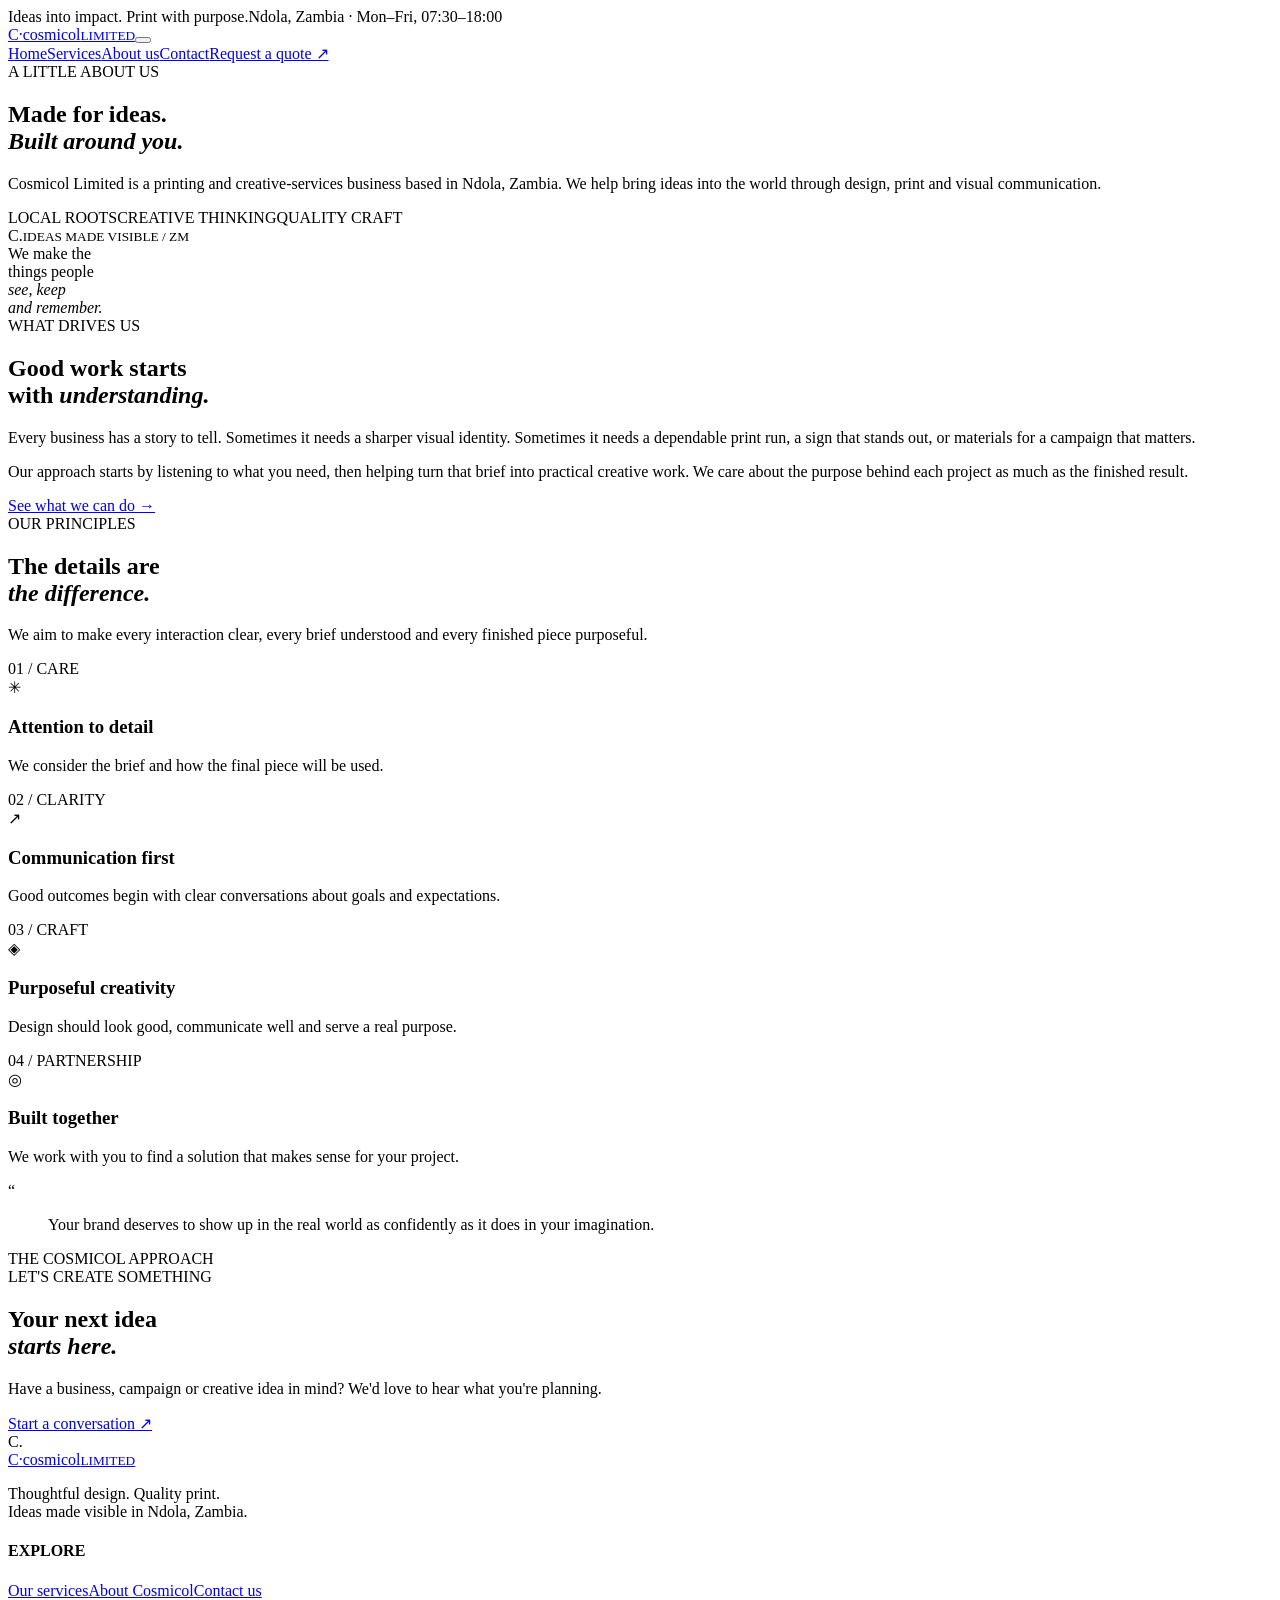
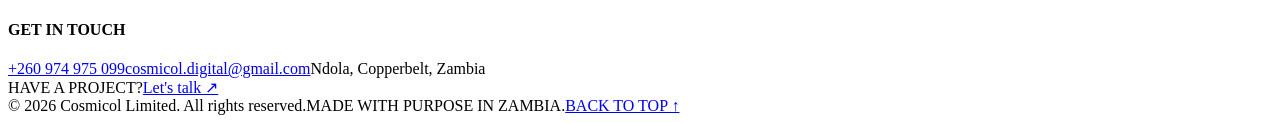
==== about.html @ b988ee16 "Add Cosmicol about page" ====
<!doctype html>
<html lang="en"><head><meta charset="utf-8"><meta name="viewport" content="width=device-width,initial-scale=1"><meta name="description" content="Learn about Cosmicol Limited, a printing and creative-services business based in Ndola, Zambia."><title>About | Cosmicol Limited</title><link rel="preconnect" href="https://fonts.googleapis.com"><link href="https://fonts.googleapis.com/css2?family=DM+Sans:wght@400;500;600;700&family=Manrope:wght@400;500;600;700;800&display=swap" rel="stylesheet"><link rel="stylesheet" href="assets/css/style.css"><script src="assets/js/main.js" defer></script></head>
<body><div class="topline"><div class="container topline-inner"><span>Ideas into impact. Print with purpose.</span><span>Ndola, Zambia · Mon–Fri, 07:30–18:00</span></div></div><header class="site-header"><div class="container nav-wrap"><a class="brand" href="index.html"><span class="brand-mark">C<span>·</span></span><span class="brand-name">cosmicol<small>LIMITED</small></span></a><button class="menu-toggle" aria-label="Open navigation" aria-expanded="false"><span></span><span></span></button><nav class="main-nav"><a href="index.html">Home</a><a href="services.html">Services</a><a class="active" href="about.html">About us</a><a href="contact.html">Contact</a><a class="nav-cta" href="contact.html#quote">Request a quote ↗</a></nav></div></header>
<main><section class="page-hero about-hero"><div class="container"><div class="eyebrow"><span class="eyebrow-line"></span> A LITTLE ABOUT US</div><h1>Made for ideas.<br><em>Built around you.</em></h1><p>Cosmicol Limited is a printing and creative-services business based in Ndola, Zambia. We help bring ideas into the world through design, print and visual communication.</p><div class="page-hero-note"><span>LOCAL ROOTS</span><span>CREATIVE THINKING</span><span>QUALITY CRAFT</span></div></div><div class="about-hero-art"><span>C.</span><small>IDEAS MADE VISIBLE / ZM</small></div></section>
<section class="section about-intro"><div class="container about-intro-grid"><div class="about-bigline">We make the<br>things people<br><em>see, keep<br>and remember.</em></div><div class="about-intro-copy"><div class="eyebrow"><span class="eyebrow-line"></span> WHAT DRIVES US</div><h2>Good work starts<br>with <em>understanding.</em></h2><p>Every business has a story to tell. Sometimes it needs a sharper visual identity. Sometimes it needs a dependable print run, a sign that stands out, or materials for a campaign that matters.</p><p>Our approach starts by listening to what you need, then helping turn that brief into practical creative work. We care about the purpose behind each project as much as the finished result.</p><a class="text-link" href="services.html">See what we can do →</a></div></div></section>
<section class="values-section"><div class="container"><div class="section-heading"><div><div class="eyebrow"><span class="eyebrow-line"></span> OUR PRINCIPLES</div><h2>The details are<br><em>the difference.</em></h2></div><p>We aim to make every interaction clear, every brief understood and every finished piece purposeful.</p></div><div class="values-grid"><article><span>01 / CARE</span><div class="value-icon">✳</div><h3>Attention to detail</h3><p>We consider the brief and how the final piece will be used.</p></article><article><span>02 / CLARITY</span><div class="value-icon">↗</div><h3>Communication first</h3><p>Good outcomes begin with clear conversations about goals and expectations.</p></article><article><span>03 / CRAFT</span><div class="value-icon">◈</div><h3>Purposeful creativity</h3><p>Design should look good, communicate well and serve a real purpose.</p></article><article><span>04 / PARTNERSHIP</span><div class="value-icon">◎</div><h3>Built together</h3><p>We work with you to find a solution that makes sense for your project.</p></article></div></div></section>
<section class="about-quote"><div class="container quote-inner"><span class="quote-mark">“</span><blockquote>Your brand deserves to show up in the real world as confidently as it does in your imagination.</blockquote><span class="quote-attribution">THE COSMICOL APPROACH</span></div></section><section class="cta-section"><div class="container cta-inner"><div><div class="eyebrow eyebrow-light"><span class="eyebrow-line"></span> LET'S CREATE SOMETHING</div><h2>Your next idea<br><em>starts here.</em></h2></div><div class="cta-right"><p>Have a business, campaign or creative idea in mind? We'd love to hear what you're planning.</p><a class="button button-light" href="contact.html#quote">Start a conversation ↗</a></div><div class="cta-decoration">C.</div></div></section></main>
<footer class="site-footer"><div class="container footer-main"><div class="footer-brand"><a class="brand brand-light" href="index.html"><span class="brand-mark">C<span>·</span></span><span class="brand-name">cosmicol<small>LIMITED</small></span></a><p>Thoughtful design. Quality print.<br>Ideas made visible in Ndola, Zambia.</p></div><div class="footer-column"><h4>EXPLORE</h4><a href="services.html">Our services</a><a href="about.html">About Cosmicol</a><a href="contact.html">Contact us</a></div><div class="footer-column"><h4>GET IN TOUCH</h4><a href="tel:+260974975099">+260 974 975 099</a><a href="mailto:cosmicol.digital@gmail.com">cosmicol.digital@gmail.com</a><span>Ndola, Copperbelt, Zambia</span></div><div class="footer-contact"><span>HAVE A PROJECT?</span><a href="contact.html#quote">Let's talk ↗</a></div></div><div class="container footer-bottom"><span>© <span data-year>2026</span> Cosmicol Limited. All rights reserved.</span><span>MADE WITH PURPOSE IN ZAMBIA.</span><a href="#top">BACK TO TOP ↑</a></div></footer></body></html>
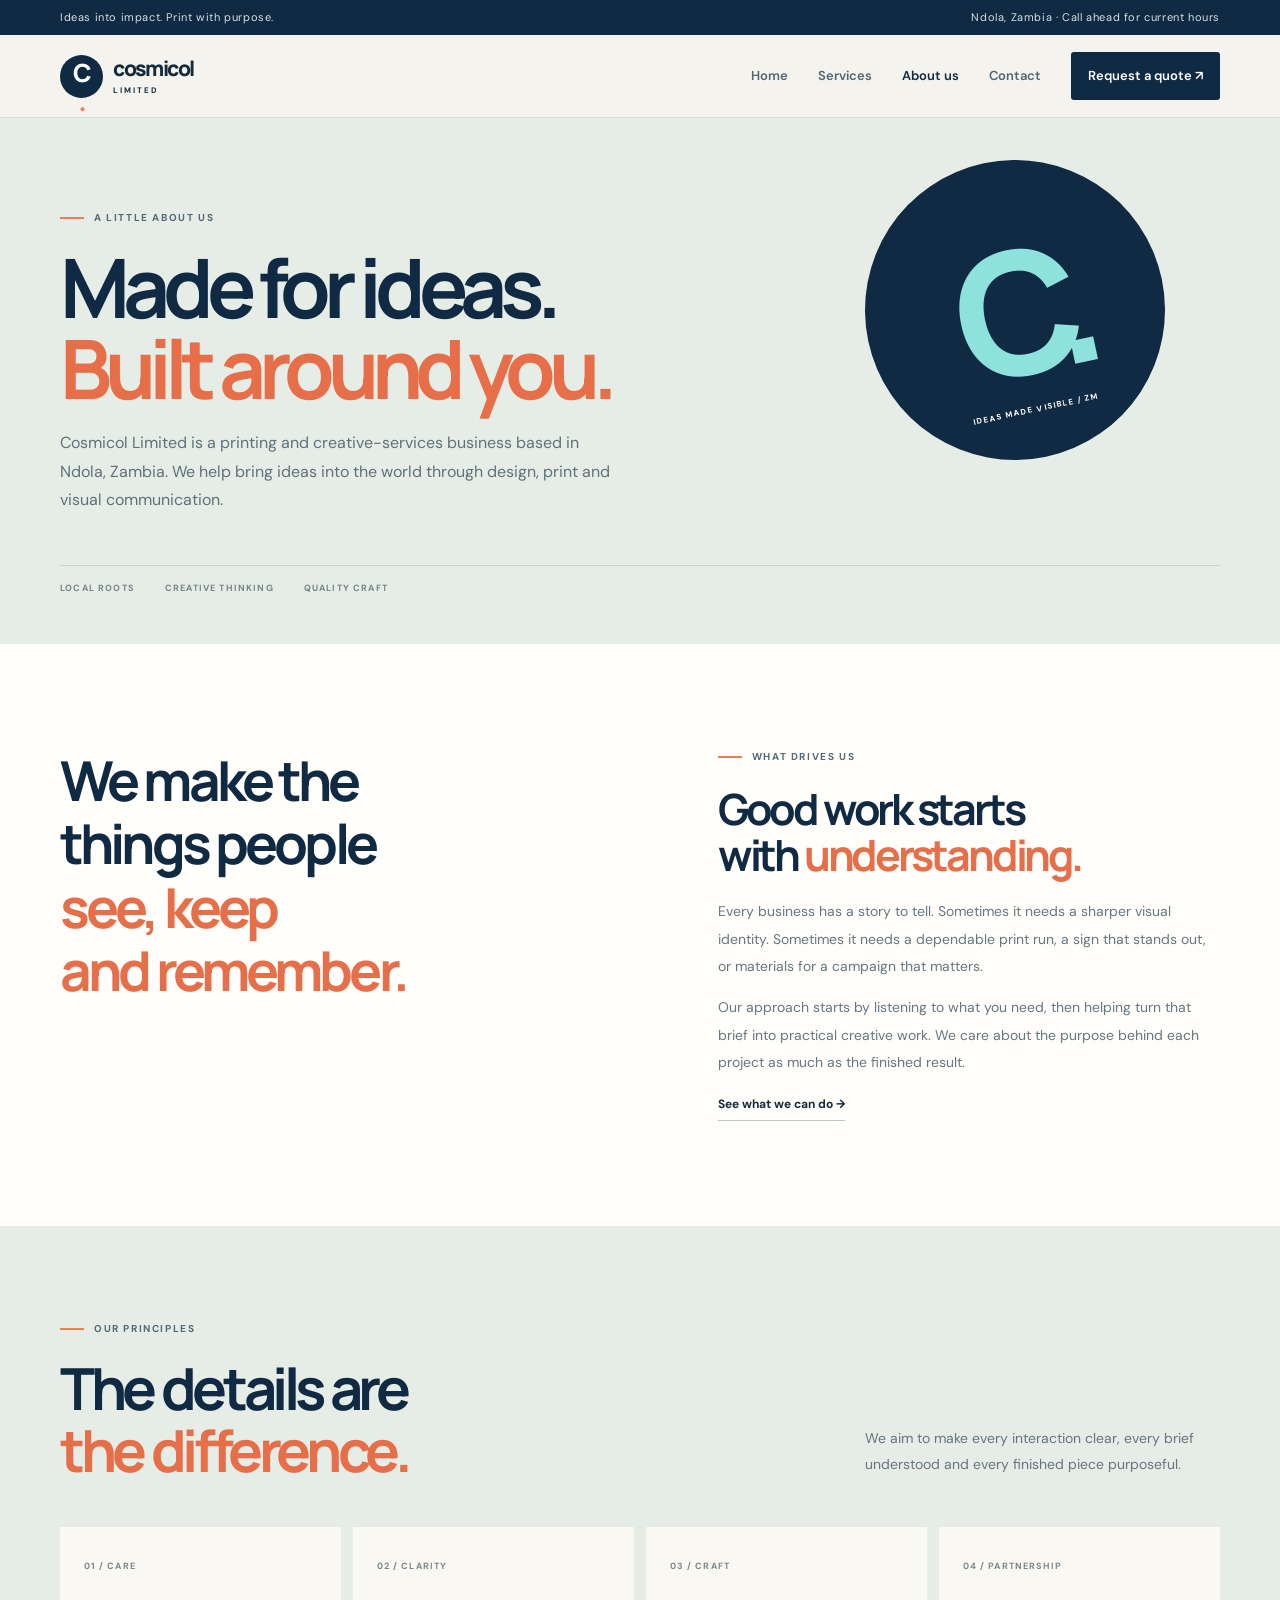
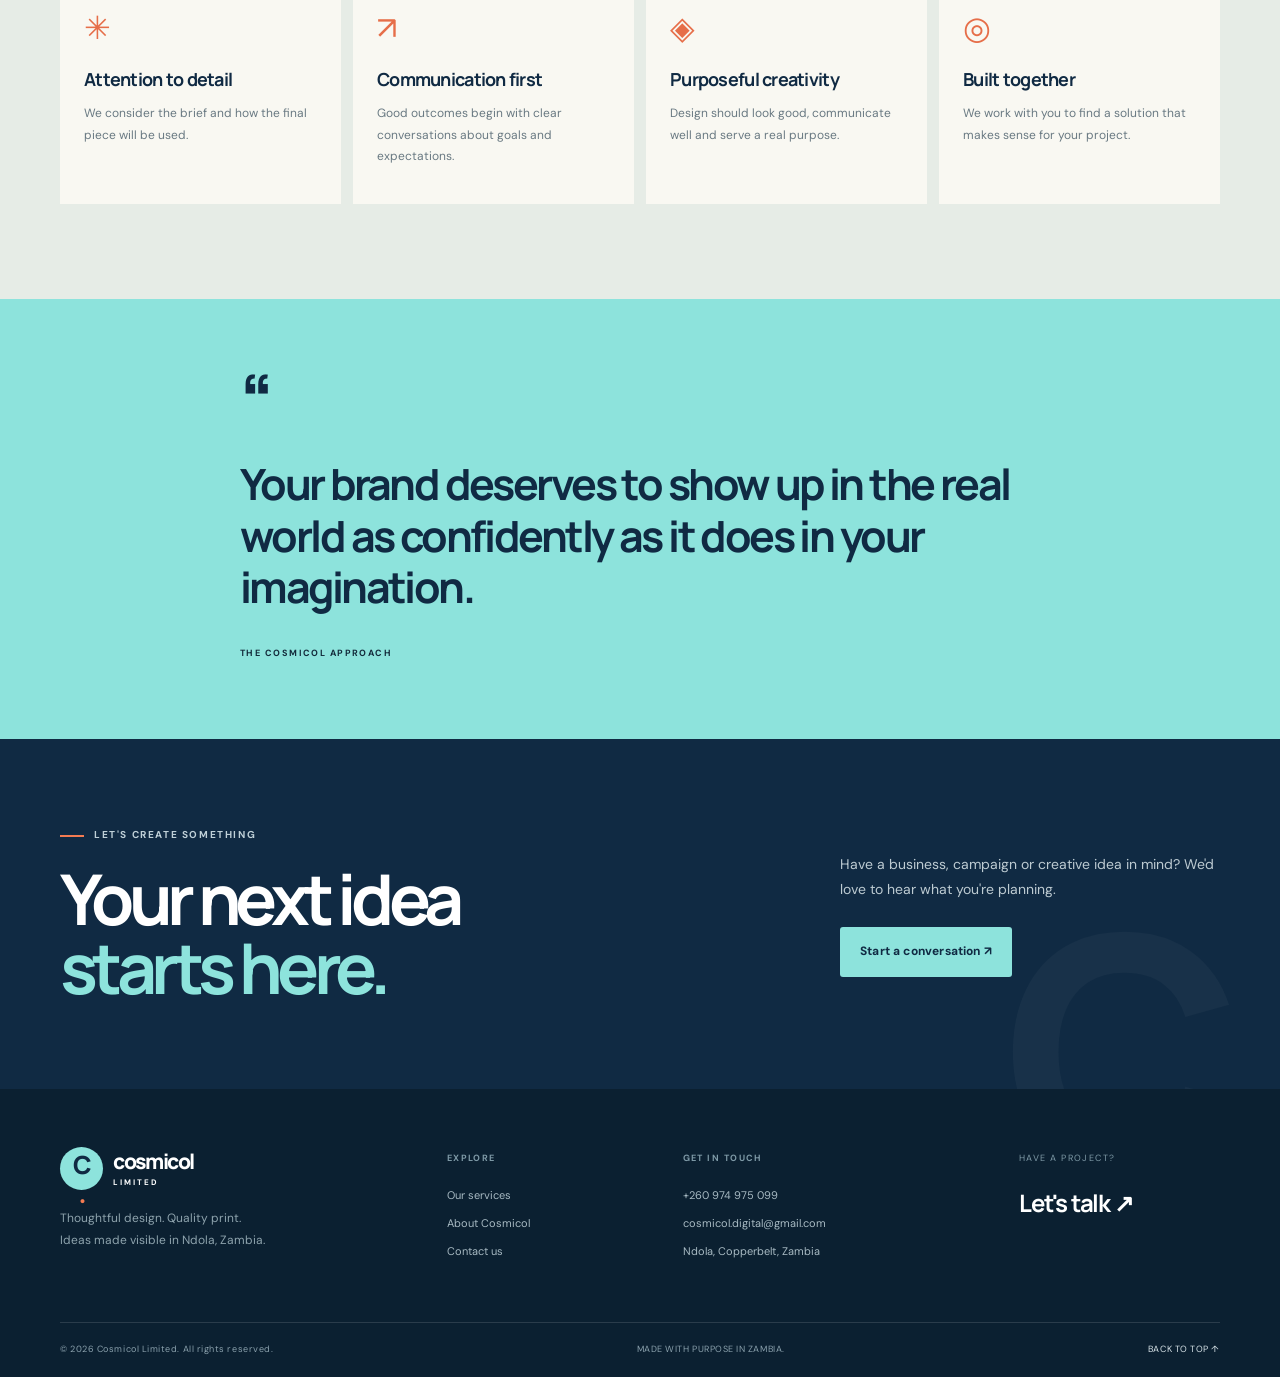
==== commit 3ace3d78: "Avoid publishing unconfirmed opening hours" ====
--- a/about.html
+++ b/about.html
@@ -1,6 +1,6 @@
 <!doctype html>
 <html lang="en"><head><meta charset="utf-8"><meta name="viewport" content="width=device-width,initial-scale=1"><meta name="description" content="Learn about Cosmicol Limited, a printing and creative-services business based in Ndola, Zambia."><title>About | Cosmicol Limited</title><link rel="preconnect" href="https://fonts.googleapis.com"><link href="https://fonts.googleapis.com/css2?family=DM+Sans:wght@400;500;600;700&family=Manrope:wght@400;500;600;700;800&display=swap" rel="stylesheet"><link rel="stylesheet" href="assets/css/style.css"><script src="assets/js/main.js" defer></script></head>
-<body><div class="topline"><div class="container topline-inner"><span>Ideas into impact. Print with purpose.</span><span>Ndola, Zambia · Mon–Fri, 07:30–18:00</span></div></div><header class="site-header"><div class="container nav-wrap"><a class="brand" href="index.html"><span class="brand-mark">C<span>·</span></span><span class="brand-name">cosmicol<small>LIMITED</small></span></a><button class="menu-toggle" aria-label="Open navigation" aria-expanded="false"><span></span><span></span></button><nav class="main-nav"><a href="index.html">Home</a><a href="services.html">Services</a><a class="active" href="about.html">About us</a><a href="contact.html">Contact</a><a class="nav-cta" href="contact.html#quote">Request a quote ↗</a></nav></div></header>
+<body><div class="topline"><div class="container topline-inner"><span>Ideas into impact. Print with purpose.</span><span>Ndola, Zambia · Call ahead for current hours</span></div></div><header class="site-header"><div class="container nav-wrap"><a class="brand" href="index.html"><span class="brand-mark">C<span>·</span></span><span class="brand-name">cosmicol<small>LIMITED</small></span></a><button class="menu-toggle" aria-label="Open navigation" aria-expanded="false"><span></span><span></span></button><nav class="main-nav"><a href="index.html">Home</a><a href="services.html">Services</a><a class="active" href="about.html">About us</a><a href="contact.html">Contact</a><a class="nav-cta" href="contact.html#quote">Request a quote ↗</a></nav></div></header>
 <main><section class="page-hero about-hero"><div class="container"><div class="eyebrow"><span class="eyebrow-line"></span> A LITTLE ABOUT US</div><h1>Made for ideas.<br><em>Built around you.</em></h1><p>Cosmicol Limited is a printing and creative-services business based in Ndola, Zambia. We help bring ideas into the world through design, print and visual communication.</p><div class="page-hero-note"><span>LOCAL ROOTS</span><span>CREATIVE THINKING</span><span>QUALITY CRAFT</span></div></div><div class="about-hero-art"><span>C.</span><small>IDEAS MADE VISIBLE / ZM</small></div></section>
 <section class="section about-intro"><div class="container about-intro-grid"><div class="about-bigline">We make the<br>things people<br><em>see, keep<br>and remember.</em></div><div class="about-intro-copy"><div class="eyebrow"><span class="eyebrow-line"></span> WHAT DRIVES US</div><h2>Good work starts<br>with <em>understanding.</em></h2><p>Every business has a story to tell. Sometimes it needs a sharper visual identity. Sometimes it needs a dependable print run, a sign that stands out, or materials for a campaign that matters.</p><p>Our approach starts by listening to what you need, then helping turn that brief into practical creative work. We care about the purpose behind each project as much as the finished result.</p><a class="text-link" href="services.html">See what we can do →</a></div></div></section>
 <section class="values-section"><div class="container"><div class="section-heading"><div><div class="eyebrow"><span class="eyebrow-line"></span> OUR PRINCIPLES</div><h2>The details are<br><em>the difference.</em></h2></div><p>We aim to make every interaction clear, every brief understood and every finished piece purposeful.</p></div><div class="values-grid"><article><span>01 / CARE</span><div class="value-icon">✳</div><h3>Attention to detail</h3><p>We consider the brief and how the final piece will be used.</p></article><article><span>02 / CLARITY</span><div class="value-icon">↗</div><h3>Communication first</h3><p>Good outcomes begin with clear conversations about goals and expectations.</p></article><article><span>03 / CRAFT</span><div class="value-icon">◈</div><h3>Purposeful creativity</h3><p>Design should look good, communicate well and serve a real purpose.</p></article><article><span>04 / PARTNERSHIP</span><div class="value-icon">◎</div><h3>Built together</h3><p>We work with you to find a solution that makes sense for your project.</p></article></div></div></section>
--- a/assets/css/style.css
+++ b/assets/css/style.css
@@ -0,0 +1 @@
+:root{--navy:#102a43;--navy2:#173e56;--ink:#132b3b;--muted:#667783;--paper:#f5f3ed;--white:#fffefa;--line:#d9dfdb;--cyan:#8de3dc;--orange:#f47b52;--lime:#d7ed72;--lilac:#c9b9f3;--sans:"DM Sans",sans-serif;--display:"Manrope",sans-serif}*{box-sizing:border-box}html{scroll-behavior:smooth;scroll-padding-top:100px}body{margin:0;background:var(--paper);color:var(--ink);font-family:var(--sans);font-size:16px;line-height:1.65;-webkit-font-smoothing:antialiased}a{color:inherit;text-decoration:none}button,input,textarea,select{font:inherit}.container{width:min(1160px,calc(100% - 48px));margin-inline:auto}.topline{background:var(--navy);color:#d6e0e5;font-size:11px;letter-spacing:.055em}.topline-inner{min-height:35px;display:flex;justify-content:space-between;align-items:center;gap:20px}.dot{display:inline-block;width:5px;height:5px;background:var(--cyan);border-radius:50%;margin:0 7px 2px}.site-header{position:sticky;top:0;z-index:50;background:rgba(245,243,237,.94);backdrop-filter:blur(16px);border-bottom:1px solid rgba(16,42,67,.1)}.nav-wrap{height:82px;display:flex;align-items:center;justify-content:space-between}.brand{display:inline-flex;align-items:center;gap:10px;min-width:max-content}.brand-mark{width:43px;height:43px;display:grid;place-items:center;border-radius:50%;background:var(--navy);color:white;font:800 25px var(--display);letter-spacing:-.1em}.brand-mark span{color:var(--orange)}.brand-name{font:800 21px var(--display);letter-spacing:-.065em;line-height:1.05}.brand-name small{display:block;font:700 8px var(--sans);letter-spacing:.25em;margin-top:5px}.main-nav{display:flex;align-items:center;gap:30px;font-size:13px;font-weight:600}.main-nav>a:not(.nav-cta){color:#536573;transition:color .2s}.main-nav>a:hover,.main-nav>a.active{color:var(--navy)}.nav-cta{padding:13px 17px;background:var(--navy);color:white;border-radius:3px;transition:background .2s,transform .2s}.nav-cta:hover{background:var(--navy2);transform:translateY(-1px)}.menu-toggle{display:none;background:none;border:0;padding:8px}.menu-toggle span{display:block;width:24px;height:2px;background:var(--navy);margin:5px}.hero{background:var(--paper);overflow:hidden}.hero-grid{min-height:610px;display:grid;grid-template-columns:1fr .92fr;align-items:center;gap:50px;padding-top:48px;padding-bottom:54px}.eyebrow{display:flex;align-items:center;gap:10px;font-size:10px;font-weight:700;letter-spacing:.16em;color:#536976}.eyebrow-line{width:24px;height:2px;background:var(--orange);display:inline-block}.hero h1,.page-hero h1{font:700 clamp(56px,7.4vw,96px)/.99 var(--display);letter-spacing:-.085em;margin:24px 0 26px;color:var(--navy)}h1 em,h2 em{font-style:normal;color:#e66e49}.hero-intro{font-size:17px;line-height:1.8;color:#5b6c77;max-width:435px}.hero-actions{display:flex;align-items:center;gap:28px;margin-top:31px;flex-wrap:wrap}.button{display:inline-flex;align-items:center;justify-content:center;gap:23px;padding:15px 20px;border:0;border-radius:3px;font-weight:700;font-size:12px;letter-spacing:.015em;transition:transform .2s,background .2s;cursor:pointer}.button:hover{transform:translateY(-2px)}.button-primary{background:var(--navy);color:white}.button-primary:hover{background:var(--navy2)}.button-dark{background:#132b3b;color:white}.button-light{background:var(--cyan);color:var(--navy)}.text-link{font-size:12px;font-weight:700;display:inline-flex;align-items:center;gap:15px;border-bottom:1px solid #bdc7c7;padding-bottom:5px}.text-link span{font-size:18px;transition:transform .2s}.text-link:hover span{transform:translateX(4px)}.hero-proof{display:flex;align-items:center;gap:13px;margin-top:48px}.proof-avatars{display:flex}.proof-avatars span{width:30px;height:30px;border-radius:50%;display:grid;place-items:center;margin-left:-5px;border:2px solid var(--paper);background:var(--cyan);color:var(--navy);font-weight:800;font-size:11px}.proof-avatars span:first-child{margin-left:0;background:var(--orange)}.proof-avatars span:last-child{background:var(--navy);color:white}.hero-proof p{font-size:11px;line-height:1.6;color:#74818a;margin:0}.hero-proof strong{color:var(--navy)}.hero-art{height:480px;position:relative;overflow:hidden;background:#d6e9e3;border-radius:3px}.art-label{position:absolute;z-index:4;font-size:9px;letter-spacing:.15em;font-weight:700;color:var(--navy);display:flex;justify-content:space-between;width:calc(100% - 42px);left:21px}.art-label-top{top:20px}.art-label-bottom{bottom:20px}.art-sheet{position:absolute;width:54%;height:65%;top:17%;left:23%;box-shadow:0 18px 45px #173e5624;transform:rotate(7deg)}.sheet-back{background:var(--orange);transform:rotate(-13deg) translate(-24px,10px)}.sheet-mid{background:var(--navy);transform:rotate(9deg) translate(20px,-4px)}.sheet-front{background:var(--white);padding:35px 28px;display:flex;flex-direction:column;justify-content:space-between;transform:rotate(-3deg)}.sheet-kicker,.sheet-foot{font-size:8px;letter-spacing:.16em;font-weight:700}.sheet-front strong{font:800 clamp(34px,4vw,52px)/.92 var(--display);letter-spacing:-.09em;color:var(--navy)}.sheet-foot{font-size:7px}.art-orbit{position:absolute;border:1px solid #102a4366;border-radius:50%;width:460px;height:460px;top:2%;left:-19%}.orbit-two{width:570px;height:570px;top:-8%;left:-30%;border-style:dashed;opacity:.5}.art-sun{position:absolute;width:82px;height:82px;background:var(--lime);border-radius:50%;right:8%;top:22%;mix-blend-mode:multiply}.hero-bottom{display:flex;justify-content:space-between;border-top:1px solid var(--line);padding-top:15px;padding-bottom:18px;font-size:9px;font-weight:700;letter-spacing:.15em;color:#7d898e}.service-strip{background:var(--navy);color:white}.strip-inner{min-height:75px;display:flex;align-items:center;justify-content:space-between;gap:22px;font-size:12px;font-weight:600;flex-wrap:wrap;padding-block:18px}.strip-inner>span{font-size:9px;letter-spacing:.16em;color:#9db4c2}.strip-inner b{color:var(--orange);padding-left:13px}.section{padding:105px 0}.section-heading{display:flex;justify-content:space-between;align-items:flex-end;gap:45px;margin-bottom:45px}.section-heading h2,.feature-copy h2,.detail-copy h2,.about-intro-copy h2,.contact-info h2,.map-note h2{font:700 clamp(38px,5vw,58px)/1.08 var(--display);letter-spacing:-.075em;color:var(--navy);margin:19px 0 0}.section-heading>p{max-width:355px;margin:0 0 4px;color:#657681;font-size:14px;line-height:1.9}.service-cards{display:grid;grid-template-columns:repeat(4,1fr);gap:13px}.service-card{position:relative;display:flex;flex-direction:column;min-height:345px;padding:24px 21px 25px;border-radius:3px;overflow:hidden;transition:transform .25s}.service-card:hover{transform:translateY(-5px)}.card-blue{background:#d7e8e7}.card-orange{background:#f5d8c9}.card-green{background:#dbe8b7}.card-lilac{background:#e1d9f2}.card-index{font-size:9px;font-weight:700;letter-spacing:.13em;color:#52636a}.service-symbol{height:105px;display:flex;align-items:center;justify-content:center;position:relative}.symbol-print span{position:absolute;width:57px;height:67px;border:2px solid var(--navy);background:#fffefa}.symbol-print span:nth-child(1){transform:translate(-12px,7px) rotate(-12deg);background:var(--orange)}.symbol-print span:nth-child(2){transform:translate(8px,-2px) rotate(8deg);background:var(--cyan)}.symbol-print span:nth-child(3){transform:translate(0,-6px);background:#fffefa}.symbol-design span{position:absolute;width:54px;height:54px;background:var(--navy);transform:rotate(45deg)}.symbol-design span:nth-child(2){background:var(--orange);transform:translate(15px,4px) rotate(15deg)}.symbol-design span:nth-child(3){width:27px;height:27px;background:var(--lime);transform:translate(-23px,-13px);border-radius:50%}.symbol-sign span{font:800 24px var(--display);background:var(--orange);padding:9px 14px;border:2px solid var(--navy);transform:rotate(-6deg)}.symbol-sign i{position:absolute;width:2px;height:35px;background:var(--navy);top:68px}.symbol-promo span{position:absolute;font-size:39px;color:var(--navy);transform:rotate(-13deg)}.symbol-promo span+span{font-size:29px;color:var(--orange);transform:translate(20px,13px) rotate(15deg)}.service-card h3{font:700 22px/1.17 var(--display);letter-spacing:-.05em;color:var(--navy);margin:5px 0 12px}.service-card p{font-size:12px;line-height:1.75;color:#536773;margin:0 0 20px}.card-arrow{margin-top:auto;font-size:23px;color:var(--navy)}.section-link-row{display:flex;justify-content:space-between;align-items:center;margin-top:26px;font-size:9px;letter-spacing:.15em;font-weight:700;color:#76858c}.feature-section{background:#e7ece5;padding:95px 0}.feature-grid{display:grid;grid-template-columns:1fr .82fr;gap:100px;align-items:center}.feature-visual{height:450px;background:var(--navy);position:relative;overflow:hidden}.feature-circle{position:absolute;width:340px;height:340px;border-radius:50%;background:var(--cyan);right:-50px;top:35px}.feature-circle:after{content:"";position:absolute;width:225px;height:225px;border:1px solid var(--navy);border-radius:50%;left:-55px;top:70px}.feature-type{position:absolute;left:38px;top:75px;color:var(--navy);display:flex;flex-direction:column;font-size:13px;font-weight:800;letter-spacing:.12em}.feature-type strong{font:800 67px/.95 var(--display);letter-spacing:-.09em}.feature-type small{font-size:8px;letter-spacing:.14em;margin-top:18px;max-width:120px;line-height:1.7}.feature-stamp{position:absolute;bottom:28px;left:28px;padding:12px 15px;border:1px solid #ffffff7a;color:white;font-size:9px;letter-spacing:.16em;line-height:1.5;transform:rotate(-7deg)}.feature-copy .lead{font-size:18px;font-weight:600;color:var(--navy);margin-top:25px}.feature-copy>p:not(.lead){font-size:14px;color:#62727b;line-height:1.9}.check-list{list-style:none;padding:0;margin:26px 0 30px;display:grid;gap:12px;font-size:12px;color:#405662}.check-list li{display:flex;gap:12px;align-items:center}.check-list li span{width:20px;height:20px;border-radius:50%;display:grid;place-items:center;background:var(--cyan);color:var(--navy);font-size:11px;font-weight:800}.process-section{background:var(--white)}.process-grid{display:grid;grid-template-columns:repeat(4,1fr);border-top:1px solid var(--line)}.process-grid article{padding:25px 22px 0 0;border-right:1px solid var(--line);margin-right:22px}.process-grid article:last-child{border:0;margin:0}.process-grid article>span{font-size:10px;font-weight:700;letter-spacing:.15em;color:#e66e49}.process-grid h3{font:700 19px var(--display);letter-spacing:-.04em;color:var(--navy);margin:17px 0 9px}.process-grid p{font-size:12px;color:#718089;line-height:1.8;margin:0}.cta-section{background:var(--navy);color:white;overflow:hidden}.cta-inner{position:relative;display:flex;justify-content:space-between;align-items:center;gap:60px;min-height:350px;padding-block:70px}.eyebrow-light{color:#bfd0d8}.cta-inner h2{font:700 clamp(43px,5.7vw,70px)/.98 var(--display);letter-spacing:-.08em;margin:20px 0 0}.cta-inner h2 em{color:var(--cyan)}.cta-right{max-width:380px;position:relative;z-index:2}.cta-right p{font-size:14px;color:#bdcbd2;line-height:1.85;margin:0 0 24px}.cta-note{display:block;margin-top:18px;font-size:8px;letter-spacing:.13em;color:#8ca7b4}.cta-decoration{position:absolute;right:-25px;bottom:-100px;font:800 320px/.9 var(--display);letter-spacing:-.13em;color:#ffffff08;pointer-events:none}.site-footer{background:#0b2031;color:#d4dfe3}.footer-main{display:grid;grid-template-columns:1.4fr .8fr 1.2fr .8fr;gap:35px;padding-block:58px}.brand-light .brand-mark{background:var(--cyan);color:var(--navy)}.brand-light .brand-name{color:white}.footer-brand p{font-size:12px;color:#8ea3ad;line-height:1.8;margin-top:18px}.footer-column{display:flex;flex-direction:column;align-items:flex-start;gap:10px;font-size:11px;color:#a8bac3}.footer-column h4,.footer-contact>span{font-size:9px;letter-spacing:.16em;color:#7f9aa7;margin:4px 0 10px}.footer-column a:hover{color:var(--cyan)}.footer-contact{display:flex;flex-direction:column;gap:10px}.footer-contact a{font:700 24px var(--display);letter-spacing:-.05em;color:white}.footer-contact b{color:var(--cyan)}.footer-bottom{min-height:55px;border-top:1px solid #ffffff20;display:flex;align-items:center;justify-content:space-between;gap:20px;font-size:9px;letter-spacing:.06em;color:#8ba1ad}.footer-bottom a{color:#d8e3e8}.page-hero{position:relative;overflow:hidden;background:#e6ece6;padding:92px 0 48px;min-height:390px}.page-hero .container{position:relative;z-index:2}.page-hero h1{font-size:clamp(54px,7vw,82px);margin:20px 0}.page-hero p{max-width:550px;color:#5f717b;font-size:16px;line-height:1.8}.page-hero-note{display:flex;gap:30px;margin-top:50px;padding-top:15px;border-top:1px solid #cbd4cf;font-size:9px;letter-spacing:.13em;font-weight:700;color:#74858a}.page-hero-shape{position:absolute;width:360px;height:360px;border-radius:50%;background:var(--cyan);right:5%;top:35px;opacity:.6}.page-hero-shape:after{content:"";position:absolute;inset:32px;border:1px solid var(--navy);border-radius:50%}.services-list{padding-top:75px}.service-detail{position:relative;display:grid;grid-template-columns:1fr .9fr;gap:85px;align-items:center;padding:45px 0 80px;border-bottom:1px solid var(--line)}.service-detail:last-child{border-bottom:0}.detail-reverse .detail-art{order:2}.detail-reverse .detail-copy{order:1}.detail-number{position:absolute;left:0;top:15px;font-size:10px;letter-spacing:.15em;color:#e66e49;font-weight:700}.detail-art{height:370px;position:relative;overflow:hidden;background:#d5e8e4}.detail-art-print{background:#f2d7c9}.paper-stack{position:absolute;inset:50px 0 0 0;display:flex;justify-content:center;align-items:center}.paper-stack span{position:absolute;width:180px;height:230px;background:white;box-shadow:0 12px 25px #173e5620;border:1px solid #e7e7e1}.paper-stack span:nth-child(1){transform:rotate(-13deg) translate(-22px,8px);background:var(--cyan)}.paper-stack span:nth-child(2){transform:rotate(10deg) translate(20px,0);background:var(--navy)}.paper-stack span:nth-child(3){transform:rotate(-2deg);background:var(--white)}.paper-stack span:nth-child(3):after{content:"PRINT\A WITH\A PURPOSE.";white-space:pre;position:absolute;left:20px;top:35px;font:800 27px/.95 var(--display);letter-spacing:-.07em;color:var(--navy)}.art-caption{position:absolute;bottom:20px;left:22px;font-size:9px;font-weight:800;letter-spacing:.12em;line-height:1.5;color:var(--navy)}.detail-art-design{background:#d9e8c2}.design-block{position:absolute}.block-a{z-index:2;left:16%;top:22%;padding:26px 20px;background:var(--navy);color:white;font:800 26px/.98 var(--display);letter-spacing:-.06em;transform:rotate(-7deg)}.block-b{width:150px;height:190px;background:var(--orange);right:16%;top:17%;transform:rotate(13deg)}.block-c{width:90px;height:90px;background:var(--cyan);right:25%;bottom:19%;transform:rotate(30deg)}.design-circle{position:absolute;width:90px;height:90px;border-radius:50%;border:2px solid var(--navy);left:18%;bottom:20%}.detail-art-sign{background:#cfe5e3}.sign-board{position:absolute;left:23%;top:18%;width:54%;height:54%;background:var(--orange);border:3px solid var(--navy);box-shadow:12px 12px 0 var(--navy);display:flex;align-items:center;justify-content:space-between;padding:25px;transform:rotate(-5deg);font:800 36px/.95 var(--display);letter-spacing:-.07em}.sign-board b{font-size:30px}.sign-pole{position:absolute;left:49%;top:65%;height:90px;width:7px;background:var(--navy)}.detail-art-promo{background:#e1d9f2}.promo-card{position:absolute;width:140px;height:190px;padding:20px;font:800 23px/.95 var(--display);letter-spacing:-.06em;box-shadow:0 15px 25px #173e5624}.promo-one{background:var(--navy);color:white;top:22%;left:15%;transform:rotate(-12deg)}.promo-two{background:var(--lime);top:17%;right:17%;transform:rotate(11deg)}.promo-three{background:var(--orange);width:95px;height:95px;right:29%;bottom:12%;font-size:50px;display:grid;place-items:center;transform:rotate(-8deg)}.promo-three span{color:white}.detail-copy .eyebrow{margin-bottom:15px}.detail-copy h2{font-size:clamp(38px,4.5vw,53px);margin-bottom:20px}.detail-copy>p{color:#667781;font-size:14px;line-height:1.9}.service-tags{list-style:none;display:flex;gap:8px;flex-wrap:wrap;padding:0;margin:25px 0}.service-tags li{border:1px solid #d1d9d5;border-radius:30px;padding:6px 10px;font-size:10px;color:#536976}.detail-copy .text-link{margin-top:4px}.about-hero{min-height:475px}.about-hero-art{position:absolute;right:9%;top:42px;width:300px;height:300px;border-radius:50%;background:var(--navy);display:grid;place-items:center;color:var(--cyan);font:800 170px var(--display);letter-spacing:-.15em;transform:rotate(-12deg)}.about-hero-art small{position:absolute;bottom:44px;font:700 8px var(--sans);letter-spacing:.15em;color:white}.about-intro{background:var(--white)}.about-intro-grid{display:grid;grid-template-columns:1fr .9fr;gap:100px;align-items:start}.about-bigline{font:700 clamp(35px,4.5vw,55px)/1.15 var(--display);letter-spacing:-.07em;color:var(--navy)}.about-bigline em{font-style:normal;color:#e66e49}.about-intro-copy h2{font-size:43px;margin:20px 0}.about-intro-copy p{color:#667781;font-size:14px;line-height:1.95}.values-section{padding:95px 0;background:#e6ece6}.values-grid{display:grid;grid-template-columns:repeat(4,1fr);gap:12px}.values-grid article{background:#f9f8f2;padding:24px;min-height:260px}.values-grid article>span{font-size:9px;letter-spacing:.12em;font-weight:700;color:#79878a}.value-icon{font-size:32px;color:#e66e49;margin:25px 0 12px}.values-grid h3{font:700 18px var(--display);letter-spacing:-.04em;color:var(--navy);margin:0 0 9px}.values-grid p{font-size:12px;line-height:1.8;color:#697982}.about-quote{background:var(--cyan);padding:75px 0}.quote-inner{max-width:800px}.quote-mark{font:800 70px/.7 var(--display);color:var(--navy)}.quote-inner blockquote{font:700 clamp(28px,4vw,43px)/1.2 var(--display);letter-spacing:-.06em;color:var(--navy);margin:25px 0}.quote-attribution{font-size:9px;letter-spacing:.16em;font-weight:700}.contact-hero{background:#d9e8e4}.contact-hero-shape{position:absolute;right:8%;top:62px;font:800 clamp(100px,17vw,210px)/1 var(--display);letter-spacing:-.12em;color:#102a4310;transform:rotate(-10deg)}.contact-section{padding-top:85px}.contact-grid{display:grid;grid-template-columns:.85fr 1.15fr;gap:85px;align-items:start}.contact-info h2{font-size:45px;margin:20px 0}.contact-info>p{color:#667781;font-size:14px;line-height:1.8}.contact-method{display:flex;gap:15px;padding:20px 0;border-bottom:1px solid var(--line)}.method-icon{width:38px;height:38px;background:var(--cyan);border-radius:50%;display:grid;place-items:center;color:var(--navy);font-weight:800;flex-shrink:0}.contact-method small{display:block;font-size:9px;letter-spacing:.14em;font-weight:700;color:#849197;margin-bottom:3px}.contact-method a,.contact-method strong{font-size:14px;font-weight:700;color:var(--navy);overflow-wrap:anywhere}.contact-method p{font-size:11px;color:#7b898f;margin:3px 0 0}.hours-card{background:#e6ece6;padding:20px;margin-top:25px}.hours-card>span{font-size:9px;letter-spacing:.14em;font-weight:700}.hours-card p{display:flex;justify-content:space-between;gap:15px;margin:10px 0;font-size:11px;color:#536672}.hours-card p b{font-weight:600}.hours-card small{display:block;font-size:10px;line-height:1.7;color:#7b898f;margin-top:15px}.quote-form-wrap{background:var(--white);padding:35px;border:1px solid #e2e5df;box-shadow:0 15px 45px #102a4308}.form-heading>span{font-size:9px;letter-spacing:.14em;font-weight:700;color:#e66e49}.form-heading h3{font:700 29px/1.2 var(--display);letter-spacing:-.06em;color:var(--navy);margin:12px 0}.form-heading p{font-size:12px;color:#718089;line-height:1.8}.form-row{display:grid;gap:7px;margin-top:19px}.form-row label{font-size:11px;font-weight:700;color:#324c5a}.form-row input,.form-row textarea,.form-row select{width:100%;border:1px solid #d5ded9;background:#fbfaf6;border-radius:2px;padding:12px 13px;color:var(--navy);outline:none;font-size:12px}.form-row input:focus,.form-row textarea:focus,.form-row select:focus{border-color:#3d8e92;box-shadow:0 0 0 3px #8de3dc45}.form-row textarea{resize:vertical;min-height:125px}.form-two{grid-template-columns:1fr 1fr;gap:12px}.form-two>div{display:grid;gap:7px}.consent-row{display:flex;align-items:flex-start;gap:10px;margin:20px 0;font-size:10px;line-height:1.6;color:#687a83}.consent-row input{margin-top:3px;accent-color:var(--navy)}.form-submit{width:100%;justify-content:space-between}.form-note{font-size:10px;color:#78868c;line-height:1.7;margin:14px 0 0}.map-note{background:#e6ece6;padding:70px 0}.map-note-inner{display:flex;justify-content:space-between;align-items:center;gap:40px}.map-note h2{font-size:40px;margin:16px 0}.map-note p{max-width:450px;color:#667781;font-size:13px;line-height:1.8}.map-note .button{flex-shrink:0}@media(max-width:950px){.main-nav{gap:18px}.hero-grid{gap:25px}.hero-art{height:420px}.service-cards{grid-template-columns:repeat(2,1fr)}.service-card{min-height:315px}.feature-grid{gap:45px}.footer-main{grid-template-columns:1fr 1fr;gap:35px}.service-detail{gap:40px}.about-hero-art{right:4%;width:240px;height:240px;font-size:135px}.contact-grid{gap:40px}.values-grid{grid-template-columns:repeat(2,1fr)}}@media(max-width:700px){.container{width:min(100% - 34px,560px)}.topline-inner{min-height:32px;font-size:9px}.topline-inner span:last-child{display:none}.nav-wrap{height:70px}.menu-toggle{display:block;cursor:pointer}.main-nav{display:none;position:absolute;top:70px;left:0;right:0;background:var(--paper);padding:15px 24px 25px;flex-direction:column;align-items:stretch;gap:0;border-bottom:1px solid var(--line);box-shadow:0 18px 20px #102a430c}.main-nav.open{display:flex}.main-nav>a{padding:13px 3px}.main-nav .nav-cta{margin-top:8px;text-align:center}.hero-grid{grid-template-columns:1fr;padding-top:55px;padding-bottom:35px;gap:35px}.hero h1{font-size:clamp(57px,15vw,80px)}.hero-intro{font-size:15px}.hero-art{height:390px}.art-sheet{height:66%;width:59%;left:21%}.sheet-front{padding:25px 20px}.sheet-front strong{font-size:43px}.hero-bottom{font-size:8px}.scroll-mark{display:none}.strip-inner{justify-content:flex-start;gap:13px 22px}.strip-inner>span{width:100%}.strip-inner>div{font-size:10px}.section{padding:70px 0}.section-heading{display:block;margin-bottom:30px}.section-heading>p{margin-top:20px;font-size:13px}.section-heading h2,.feature-copy h2{font-size:42px}.service-cards{gap:10px}.service-card{padding:18px 15px;min-height:315px}.service-card h3{font-size:20px}.service-card p{font-size:11px}.service-symbol{height:90px}.feature-section{padding:65px 0}.feature-grid{grid-template-columns:1fr;gap:40px}.feature-visual{height:350px}.feature-circle{width:270px;height:270px}.feature-type{left:25px;top:55px}.feature-type strong{font-size:57px}.process-grid{grid-template-columns:1fr 1fr;row-gap:28px}.process-grid article{margin-right:15px;padding-right:12px}.process-grid article:nth-child(2){border-right:0}.process-grid h3{font-size:17px}.cta-inner{display:block;padding-block:60px;min-height:0}.cta-right{margin-top:30px}.cta-decoration{font-size:200px;bottom:-60px}.footer-main{grid-template-columns:1fr 1fr;gap:32px 20px;padding-block:45px}.footer-brand{grid-column:1/-1}.footer-contact a{font-size:21px}.footer-bottom{padding-block:17px;flex-wrap:wrap;justify-content:flex-start;gap:10px 18px}.footer-bottom>span:nth-child(2){display:none}.page-hero{padding:65px 0 32px;min-height:340px}.page-hero h1{font-size:clamp(53px,13vw,70px)}.page-hero p{font-size:14px;max-width:90%}.page-hero-shape{width:200px;height:200px;right:-70px;top:60px;opacity:.35}.page-hero-note{gap:12px;flex-wrap:wrap;font-size:8px;margin-top:35px}.services-list{padding-top:40px}.service-detail{grid-template-columns:1fr;gap:25px;padding:45px 0 55px}.detail-art{height:300px}.detail-reverse .detail-art,.detail-reverse .detail-copy{order:initial}.detail-number{top:10px}.detail-copy h2{font-size:42px}.detail-copy>p{font-size:13px}.about-hero{min-height:450px}.about-hero-art{width:145px;height:145px;right:0;top:auto;bottom:25px;font-size:80px;opacity:.95}.about-hero-art small{font-size:6px;bottom:20px}.about-hero p{max-width:75%}.about-intro-grid{grid-template-columns:1fr;gap:40px}.about-bigline{font-size:42px}.about-intro-copy h2{font-size:38px}.values-section{padding:70px 0}.values-grid{gap:10px}.values-grid article{padding:17px;min-height:250px}.values-grid h3{font-size:16px}.values-grid p{font-size:11px}.about-quote{padding:55px 0}.quote-inner blockquote{font-size:31px}.contact-hero-shape{font-size:95px;right:-15px;top:auto;bottom:22px;opacity:.7}.contact-grid{grid-template-columns:1fr;gap:40px}.contact-info h2{font-size:40px}.quote-form-wrap{padding:23px 18px}.form-two{grid-template-columns:1fr;gap:19px}.map-note{padding:55px 0}.map-note-inner{display:block}.map-note .button{margin-top:15px}.map-note h2{font-size:36px}}@media(prefers-reduced-motion:reduce){html{scroll-behavior:auto}*,*::before,*::after{transition:none!important;animation:none!important}}
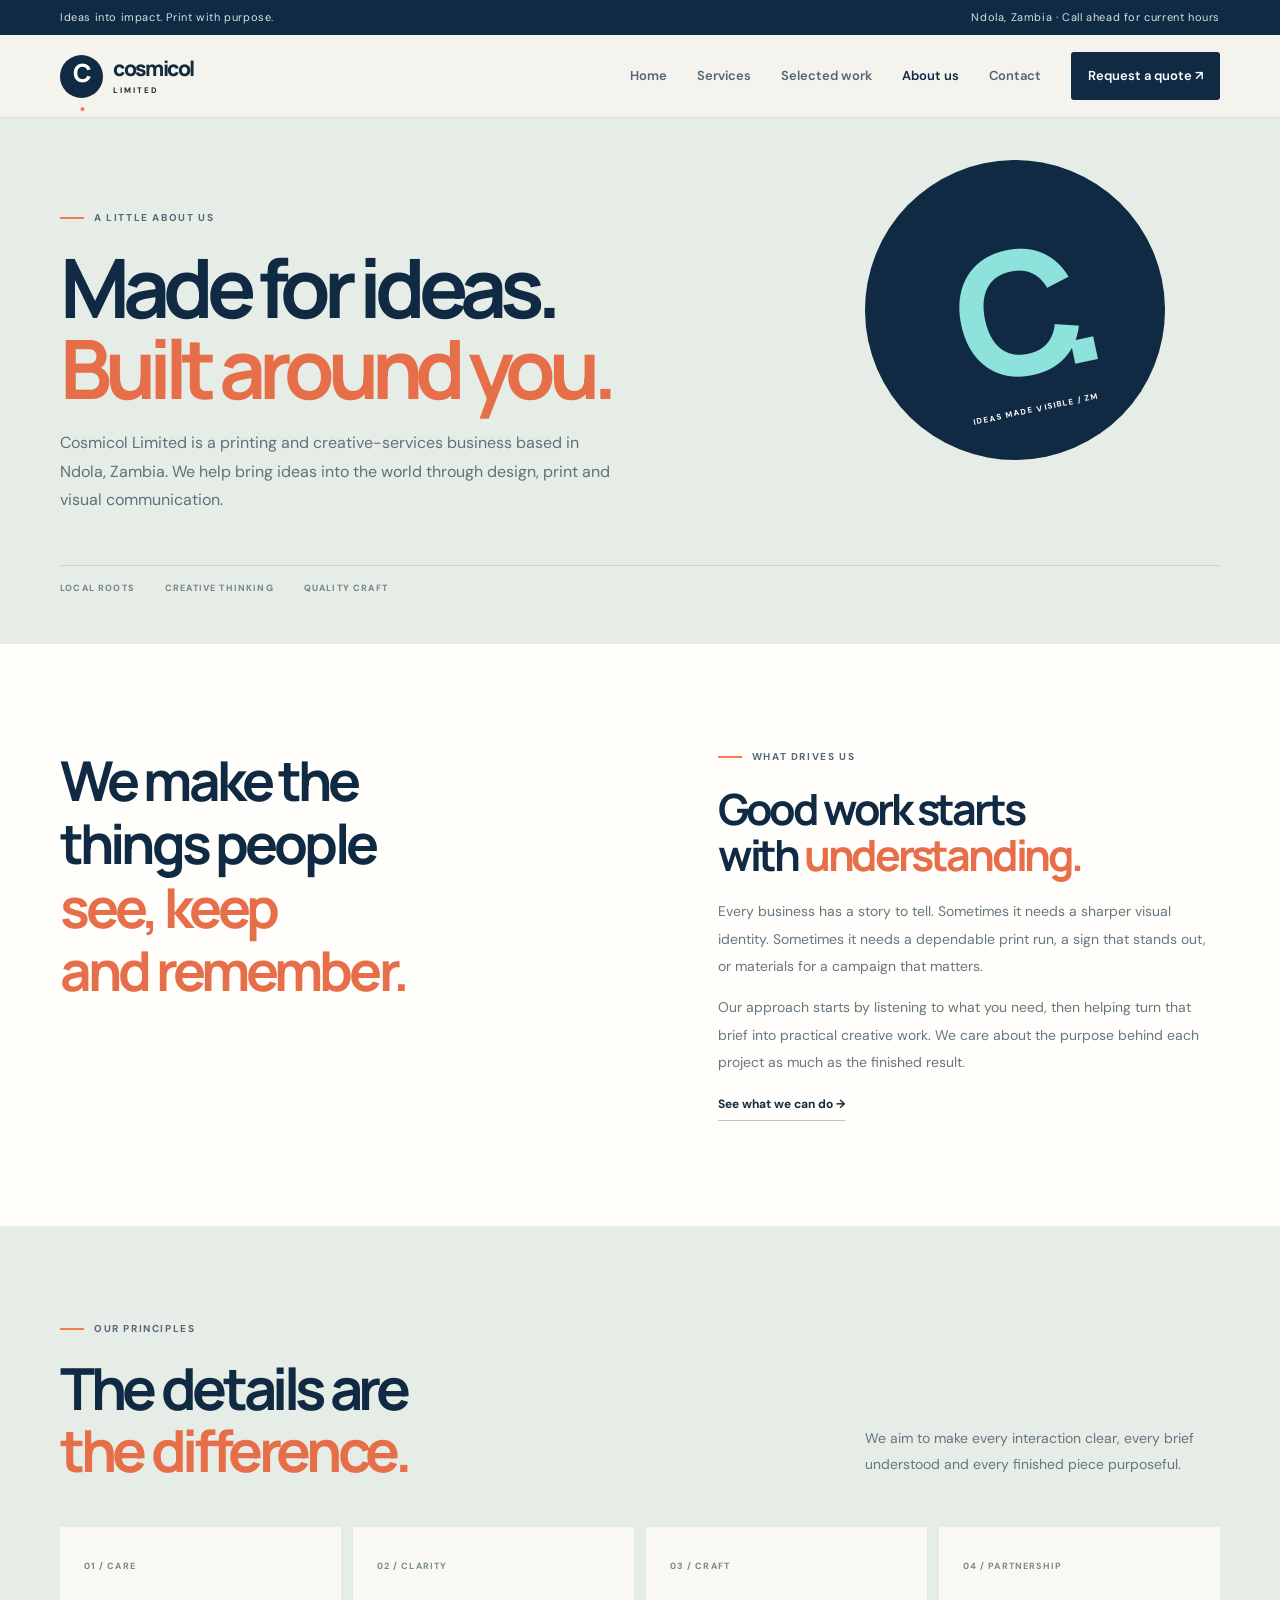
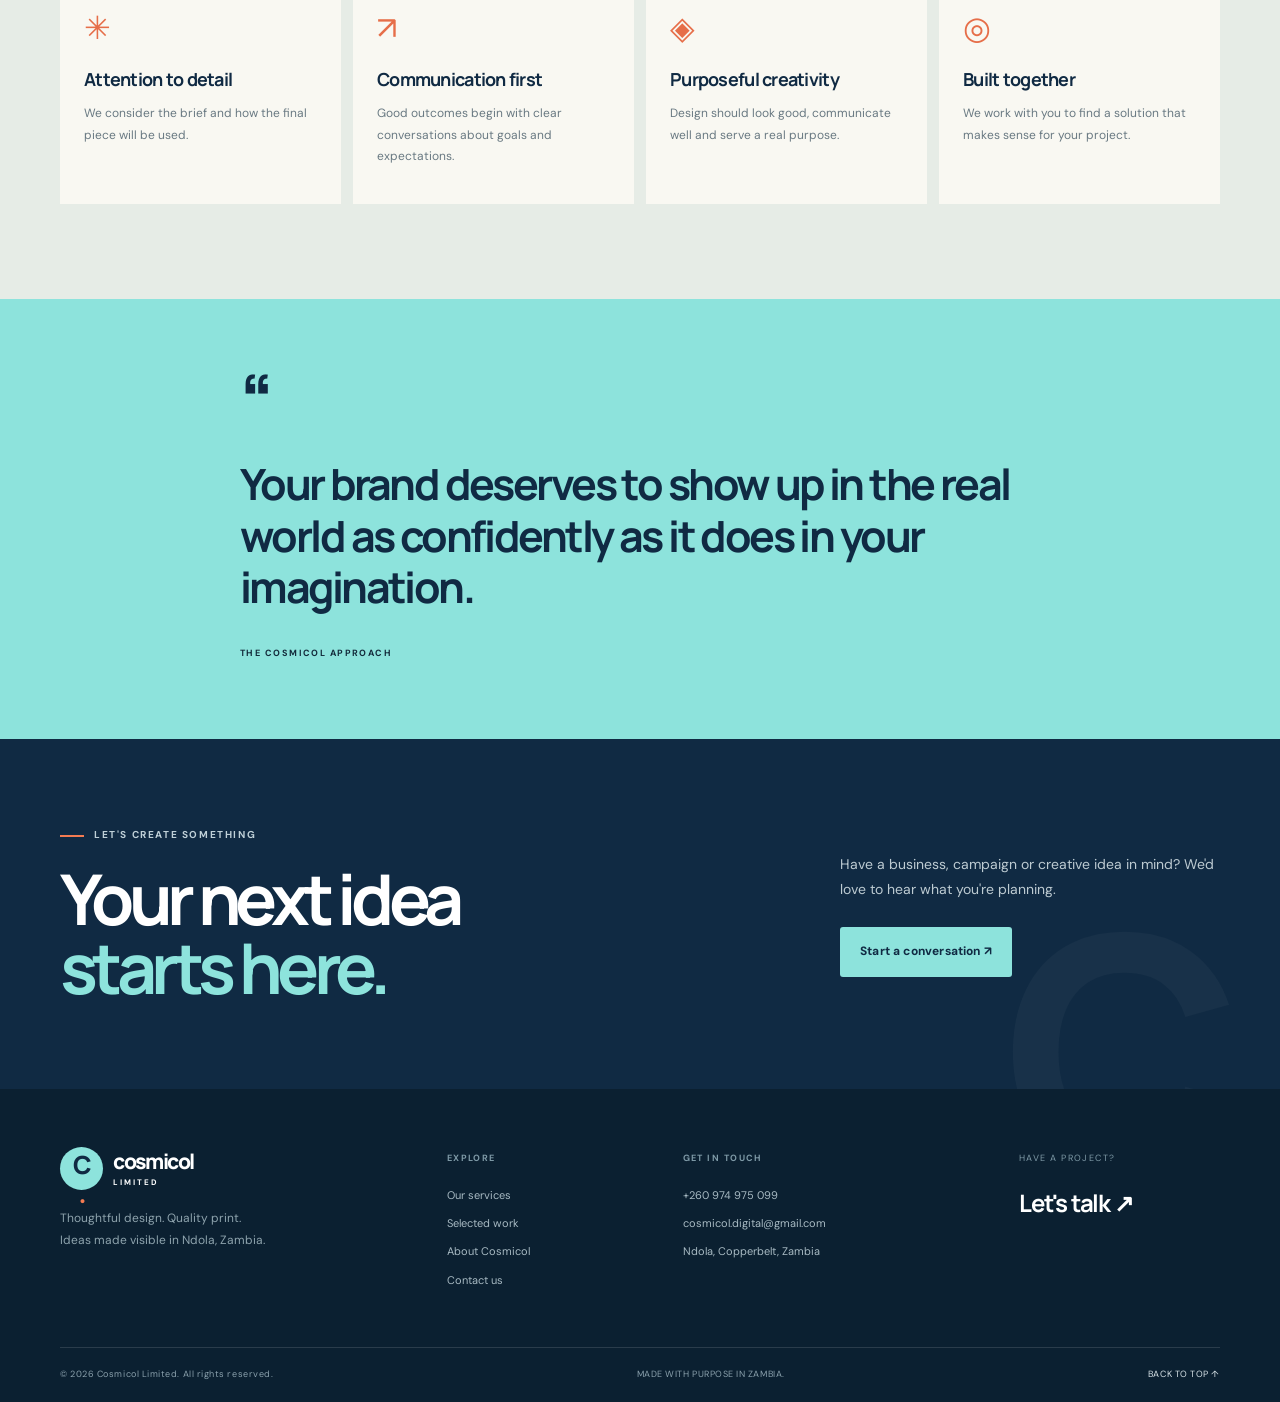
==== commit 0ca132b3: "Link selected work gallery throughout site" ====
--- a/about.html
+++ b/about.html
@@ -1,8 +1,8 @@
 <!doctype html>
 <html lang="en"><head><meta charset="utf-8"><meta name="viewport" content="width=device-width,initial-scale=1"><meta name="description" content="Learn about Cosmicol Limited, a printing and creative-services business based in Ndola, Zambia."><title>About | Cosmicol Limited</title><link rel="preconnect" href="https://fonts.googleapis.com"><link href="https://fonts.googleapis.com/css2?family=DM+Sans:wght@400;500;600;700&family=Manrope:wght@400;500;600;700;800&display=swap" rel="stylesheet"><link rel="stylesheet" href="assets/css/style.css"><script src="assets/js/main.js" defer></script></head>
-<body><div class="topline"><div class="container topline-inner"><span>Ideas into impact. Print with purpose.</span><span>Ndola, Zambia · Call ahead for current hours</span></div></div><header class="site-header"><div class="container nav-wrap"><a class="brand" href="index.html"><span class="brand-mark">C<span>·</span></span><span class="brand-name">cosmicol<small>LIMITED</small></span></a><button class="menu-toggle" aria-label="Open navigation" aria-expanded="false"><span></span><span></span></button><nav class="main-nav"><a href="index.html">Home</a><a href="services.html">Services</a><a class="active" href="about.html">About us</a><a href="contact.html">Contact</a><a class="nav-cta" href="contact.html#quote">Request a quote ↗</a></nav></div></header>
+<body><div class="topline"><div class="container topline-inner"><span>Ideas into impact. Print with purpose.</span><span>Ndola, Zambia · Call ahead for current hours</span></div></div><header class="site-header"><div class="container nav-wrap"><a class="brand" href="index.html"><span class="brand-mark">C<span>·</span></span><span class="brand-name">cosmicol<small>LIMITED</small></span></a><button class="menu-toggle" aria-label="Open navigation" aria-expanded="false"><span></span><span></span></button><nav class="main-nav"><a href="index.html">Home</a><a href="services.html">Services</a><a href="showcase.html">Selected work</a><a class="active" href="about.html">About us</a><a href="contact.html">Contact</a><a class="nav-cta" href="contact.html#quote">Request a quote ↗</a></nav></div></header>
 <main><section class="page-hero about-hero"><div class="container"><div class="eyebrow"><span class="eyebrow-line"></span> A LITTLE ABOUT US</div><h1>Made for ideas.<br><em>Built around you.</em></h1><p>Cosmicol Limited is a printing and creative-services business based in Ndola, Zambia. We help bring ideas into the world through design, print and visual communication.</p><div class="page-hero-note"><span>LOCAL ROOTS</span><span>CREATIVE THINKING</span><span>QUALITY CRAFT</span></div></div><div class="about-hero-art"><span>C.</span><small>IDEAS MADE VISIBLE / ZM</small></div></section>
 <section class="section about-intro"><div class="container about-intro-grid"><div class="about-bigline">We make the<br>things people<br><em>see, keep<br>and remember.</em></div><div class="about-intro-copy"><div class="eyebrow"><span class="eyebrow-line"></span> WHAT DRIVES US</div><h2>Good work starts<br>with <em>understanding.</em></h2><p>Every business has a story to tell. Sometimes it needs a sharper visual identity. Sometimes it needs a dependable print run, a sign that stands out, or materials for a campaign that matters.</p><p>Our approach starts by listening to what you need, then helping turn that brief into practical creative work. We care about the purpose behind each project as much as the finished result.</p><a class="text-link" href="services.html">See what we can do →</a></div></div></section>
 <section class="values-section"><div class="container"><div class="section-heading"><div><div class="eyebrow"><span class="eyebrow-line"></span> OUR PRINCIPLES</div><h2>The details are<br><em>the difference.</em></h2></div><p>We aim to make every interaction clear, every brief understood and every finished piece purposeful.</p></div><div class="values-grid"><article><span>01 / CARE</span><div class="value-icon">✳</div><h3>Attention to detail</h3><p>We consider the brief and how the final piece will be used.</p></article><article><span>02 / CLARITY</span><div class="value-icon">↗</div><h3>Communication first</h3><p>Good outcomes begin with clear conversations about goals and expectations.</p></article><article><span>03 / CRAFT</span><div class="value-icon">◈</div><h3>Purposeful creativity</h3><p>Design should look good, communicate well and serve a real purpose.</p></article><article><span>04 / PARTNERSHIP</span><div class="value-icon">◎</div><h3>Built together</h3><p>We work with you to find a solution that makes sense for your project.</p></article></div></div></section>
 <section class="about-quote"><div class="container quote-inner"><span class="quote-mark">“</span><blockquote>Your brand deserves to show up in the real world as confidently as it does in your imagination.</blockquote><span class="quote-attribution">THE COSMICOL APPROACH</span></div></section><section class="cta-section"><div class="container cta-inner"><div><div class="eyebrow eyebrow-light"><span class="eyebrow-line"></span> LET'S CREATE SOMETHING</div><h2>Your next idea<br><em>starts here.</em></h2></div><div class="cta-right"><p>Have a business, campaign or creative idea in mind? We'd love to hear what you're planning.</p><a class="button button-light" href="contact.html#quote">Start a conversation ↗</a></div><div class="cta-decoration">C.</div></div></section></main>
-<footer class="site-footer"><div class="container footer-main"><div class="footer-brand"><a class="brand brand-light" href="index.html"><span class="brand-mark">C<span>·</span></span><span class="brand-name">cosmicol<small>LIMITED</small></span></a><p>Thoughtful design. Quality print.<br>Ideas made visible in Ndola, Zambia.</p></div><div class="footer-column"><h4>EXPLORE</h4><a href="services.html">Our services</a><a href="about.html">About Cosmicol</a><a href="contact.html">Contact us</a></div><div class="footer-column"><h4>GET IN TOUCH</h4><a href="tel:+260974975099">+260 974 975 099</a><a href="mailto:cosmicol.digital@gmail.com">cosmicol.digital@gmail.com</a><span>Ndola, Copperbelt, Zambia</span></div><div class="footer-contact"><span>HAVE A PROJECT?</span><a href="contact.html#quote">Let's talk ↗</a></div></div><div class="container footer-bottom"><span>© <span data-year>2026</span> Cosmicol Limited. All rights reserved.</span><span>MADE WITH PURPOSE IN ZAMBIA.</span><a href="#top">BACK TO TOP ↑</a></div></footer></body></html>+<footer class="site-footer"><div class="container footer-main"><div class="footer-brand"><a class="brand brand-light" href="index.html"><span class="brand-mark">C<span>·</span></span><span class="brand-name">cosmicol<small>LIMITED</small></span></a><p>Thoughtful design. Quality print.<br>Ideas made visible in Ndola, Zambia.</p></div><div class="footer-column"><h4>EXPLORE</h4><a href="services.html">Our services</a><a href="showcase.html">Selected work</a><a href="about.html">About Cosmicol</a><a href="contact.html">Contact us</a></div><div class="footer-column"><h4>GET IN TOUCH</h4><a href="tel:+260974975099">+260 974 975 099</a><a href="mailto:cosmicol.digital@gmail.com">cosmicol.digital@gmail.com</a><span>Ndola, Copperbelt, Zambia</span></div><div class="footer-contact"><span>HAVE A PROJECT?</span><a href="contact.html#quote">Let's talk ↗</a></div></div><div class="container footer-bottom"><span>© <span data-year>2026</span> Cosmicol Limited. All rights reserved.</span><span>MADE WITH PURPOSE IN ZAMBIA.</span><a href="#top">BACK TO TOP ↑</a></div></footer></body></html>
--- a/assets/css/style.css
+++ b/assets/css/style.css
@@ -1 +1,84 @@
-:root{--navy:#102a43;--navy2:#173e56;--ink:#132b3b;--muted:#667783;--paper:#f5f3ed;--white:#fffefa;--line:#d9dfdb;--cyan:#8de3dc;--orange:#f47b52;--lime:#d7ed72;--lilac:#c9b9f3;--sans:"DM Sans",sans-serif;--display:"Manrope",sans-serif}*{box-sizing:border-box}html{scroll-behavior:smooth;scroll-padding-top:100px}body{margin:0;background:var(--paper);color:var(--ink);font-family:var(--sans);font-size:16px;line-height:1.65;-webkit-font-smoothing:antialiased}a{color:inherit;text-decoration:none}button,input,textarea,select{font:inherit}.container{width:min(1160px,calc(100% - 48px));margin-inline:auto}.topline{background:var(--navy);color:#d6e0e5;font-size:11px;letter-spacing:.055em}.topline-inner{min-height:35px;display:flex;justify-content:space-between;align-items:center;gap:20px}.dot{display:inline-block;width:5px;height:5px;background:var(--cyan);border-radius:50%;margin:0 7px 2px}.site-header{position:sticky;top:0;z-index:50;background:rgba(245,243,237,.94);backdrop-filter:blur(16px);border-bottom:1px solid rgba(16,42,67,.1)}.nav-wrap{height:82px;display:flex;align-items:center;justify-content:space-between}.brand{display:inline-flex;align-items:center;gap:10px;min-width:max-content}.brand-mark{width:43px;height:43px;display:grid;place-items:center;border-radius:50%;background:var(--navy);color:white;font:800 25px var(--display);letter-spacing:-.1em}.brand-mark span{color:var(--orange)}.brand-name{font:800 21px var(--display);letter-spacing:-.065em;line-height:1.05}.brand-name small{display:block;font:700 8px var(--sans);letter-spacing:.25em;margin-top:5px}.main-nav{display:flex;align-items:center;gap:30px;font-size:13px;font-weight:600}.main-nav>a:not(.nav-cta){color:#536573;transition:color .2s}.main-nav>a:hover,.main-nav>a.active{color:var(--navy)}.nav-cta{padding:13px 17px;background:var(--navy);color:white;border-radius:3px;transition:background .2s,transform .2s}.nav-cta:hover{background:var(--navy2);transform:translateY(-1px)}.menu-toggle{display:none;background:none;border:0;padding:8px}.menu-toggle span{display:block;width:24px;height:2px;background:var(--navy);margin:5px}.hero{background:var(--paper);overflow:hidden}.hero-grid{min-height:610px;display:grid;grid-template-columns:1fr .92fr;align-items:center;gap:50px;padding-top:48px;padding-bottom:54px}.eyebrow{display:flex;align-items:center;gap:10px;font-size:10px;font-weight:700;letter-spacing:.16em;color:#536976}.eyebrow-line{width:24px;height:2px;background:var(--orange);display:inline-block}.hero h1,.page-hero h1{font:700 clamp(56px,7.4vw,96px)/.99 var(--display);letter-spacing:-.085em;margin:24px 0 26px;color:var(--navy)}h1 em,h2 em{font-style:normal;color:#e66e49}.hero-intro{font-size:17px;line-height:1.8;color:#5b6c77;max-width:435px}.hero-actions{display:flex;align-items:center;gap:28px;margin-top:31px;flex-wrap:wrap}.button{display:inline-flex;align-items:center;justify-content:center;gap:23px;padding:15px 20px;border:0;border-radius:3px;font-weight:700;font-size:12px;letter-spacing:.015em;transition:transform .2s,background .2s;cursor:pointer}.button:hover{transform:translateY(-2px)}.button-primary{background:var(--navy);color:white}.button-primary:hover{background:var(--navy2)}.button-dark{background:#132b3b;color:white}.button-light{background:var(--cyan);color:var(--navy)}.text-link{font-size:12px;font-weight:700;display:inline-flex;align-items:center;gap:15px;border-bottom:1px solid #bdc7c7;padding-bottom:5px}.text-link span{font-size:18px;transition:transform .2s}.text-link:hover span{transform:translateX(4px)}.hero-proof{display:flex;align-items:center;gap:13px;margin-top:48px}.proof-avatars{display:flex}.proof-avatars span{width:30px;height:30px;border-radius:50%;display:grid;place-items:center;margin-left:-5px;border:2px solid var(--paper);background:var(--cyan);color:var(--navy);font-weight:800;font-size:11px}.proof-avatars span:first-child{margin-left:0;background:var(--orange)}.proof-avatars span:last-child{background:var(--navy);color:white}.hero-proof p{font-size:11px;line-height:1.6;color:#74818a;margin:0}.hero-proof strong{color:var(--navy)}.hero-art{height:480px;position:relative;overflow:hidden;background:#d6e9e3;border-radius:3px}.art-label{position:absolute;z-index:4;font-size:9px;letter-spacing:.15em;font-weight:700;color:var(--navy);display:flex;justify-content:space-between;width:calc(100% - 42px);left:21px}.art-label-top{top:20px}.art-label-bottom{bottom:20px}.art-sheet{position:absolute;width:54%;height:65%;top:17%;left:23%;box-shadow:0 18px 45px #173e5624;transform:rotate(7deg)}.sheet-back{background:var(--orange);transform:rotate(-13deg) translate(-24px,10px)}.sheet-mid{background:var(--navy);transform:rotate(9deg) translate(20px,-4px)}.sheet-front{background:var(--white);padding:35px 28px;display:flex;flex-direction:column;justify-content:space-between;transform:rotate(-3deg)}.sheet-kicker,.sheet-foot{font-size:8px;letter-spacing:.16em;font-weight:700}.sheet-front strong{font:800 clamp(34px,4vw,52px)/.92 var(--display);letter-spacing:-.09em;color:var(--navy)}.sheet-foot{font-size:7px}.art-orbit{position:absolute;border:1px solid #102a4366;border-radius:50%;width:460px;height:460px;top:2%;left:-19%}.orbit-two{width:570px;height:570px;top:-8%;left:-30%;border-style:dashed;opacity:.5}.art-sun{position:absolute;width:82px;height:82px;background:var(--lime);border-radius:50%;right:8%;top:22%;mix-blend-mode:multiply}.hero-bottom{display:flex;justify-content:space-between;border-top:1px solid var(--line);padding-top:15px;padding-bottom:18px;font-size:9px;font-weight:700;letter-spacing:.15em;color:#7d898e}.service-strip{background:var(--navy);color:white}.strip-inner{min-height:75px;display:flex;align-items:center;justify-content:space-between;gap:22px;font-size:12px;font-weight:600;flex-wrap:wrap;padding-block:18px}.strip-inner>span{font-size:9px;letter-spacing:.16em;color:#9db4c2}.strip-inner b{color:var(--orange);padding-left:13px}.section{padding:105px 0}.section-heading{display:flex;justify-content:space-between;align-items:flex-end;gap:45px;margin-bottom:45px}.section-heading h2,.feature-copy h2,.detail-copy h2,.about-intro-copy h2,.contact-info h2,.map-note h2{font:700 clamp(38px,5vw,58px)/1.08 var(--display);letter-spacing:-.075em;color:var(--navy);margin:19px 0 0}.section-heading>p{max-width:355px;margin:0 0 4px;color:#657681;font-size:14px;line-height:1.9}.service-cards{display:grid;grid-template-columns:repeat(4,1fr);gap:13px}.service-card{position:relative;display:flex;flex-direction:column;min-height:345px;padding:24px 21px 25px;border-radius:3px;overflow:hidden;transition:transform .25s}.service-card:hover{transform:translateY(-5px)}.card-blue{background:#d7e8e7}.card-orange{background:#f5d8c9}.card-green{background:#dbe8b7}.card-lilac{background:#e1d9f2}.card-index{font-size:9px;font-weight:700;letter-spacing:.13em;color:#52636a}.service-symbol{height:105px;display:flex;align-items:center;justify-content:center;position:relative}.symbol-print span{position:absolute;width:57px;height:67px;border:2px solid var(--navy);background:#fffefa}.symbol-print span:nth-child(1){transform:translate(-12px,7px) rotate(-12deg);background:var(--orange)}.symbol-print span:nth-child(2){transform:translate(8px,-2px) rotate(8deg);background:var(--cyan)}.symbol-print span:nth-child(3){transform:translate(0,-6px);background:#fffefa}.symbol-design span{position:absolute;width:54px;height:54px;background:var(--navy);transform:rotate(45deg)}.symbol-design span:nth-child(2){background:var(--orange);transform:translate(15px,4px) rotate(15deg)}.symbol-design span:nth-child(3){width:27px;height:27px;background:var(--lime);transform:translate(-23px,-13px);border-radius:50%}.symbol-sign span{font:800 24px var(--display);background:var(--orange);padding:9px 14px;border:2px solid var(--navy);transform:rotate(-6deg)}.symbol-sign i{position:absolute;width:2px;height:35px;background:var(--navy);top:68px}.symbol-promo span{position:absolute;font-size:39px;color:var(--navy);transform:rotate(-13deg)}.symbol-promo span+span{font-size:29px;color:var(--orange);transform:translate(20px,13px) rotate(15deg)}.service-card h3{font:700 22px/1.17 var(--display);letter-spacing:-.05em;color:var(--navy);margin:5px 0 12px}.service-card p{font-size:12px;line-height:1.75;color:#536773;margin:0 0 20px}.card-arrow{margin-top:auto;font-size:23px;color:var(--navy)}.section-link-row{display:flex;justify-content:space-between;align-items:center;margin-top:26px;font-size:9px;letter-spacing:.15em;font-weight:700;color:#76858c}.feature-section{background:#e7ece5;padding:95px 0}.feature-grid{display:grid;grid-template-columns:1fr .82fr;gap:100px;align-items:center}.feature-visual{height:450px;background:var(--navy);position:relative;overflow:hidden}.feature-circle{position:absolute;width:340px;height:340px;border-radius:50%;background:var(--cyan);right:-50px;top:35px}.feature-circle:after{content:"";position:absolute;width:225px;height:225px;border:1px solid var(--navy);border-radius:50%;left:-55px;top:70px}.feature-type{position:absolute;left:38px;top:75px;color:var(--navy);display:flex;flex-direction:column;font-size:13px;font-weight:800;letter-spacing:.12em}.feature-type strong{font:800 67px/.95 var(--display);letter-spacing:-.09em}.feature-type small{font-size:8px;letter-spacing:.14em;margin-top:18px;max-width:120px;line-height:1.7}.feature-stamp{position:absolute;bottom:28px;left:28px;padding:12px 15px;border:1px solid #ffffff7a;color:white;font-size:9px;letter-spacing:.16em;line-height:1.5;transform:rotate(-7deg)}.feature-copy .lead{font-size:18px;font-weight:600;color:var(--navy);margin-top:25px}.feature-copy>p:not(.lead){font-size:14px;color:#62727b;line-height:1.9}.check-list{list-style:none;padding:0;margin:26px 0 30px;display:grid;gap:12px;font-size:12px;color:#405662}.check-list li{display:flex;gap:12px;align-items:center}.check-list li span{width:20px;height:20px;border-radius:50%;display:grid;place-items:center;background:var(--cyan);color:var(--navy);font-size:11px;font-weight:800}.process-section{background:var(--white)}.process-grid{display:grid;grid-template-columns:repeat(4,1fr);border-top:1px solid var(--line)}.process-grid article{padding:25px 22px 0 0;border-right:1px solid var(--line);margin-right:22px}.process-grid article:last-child{border:0;margin:0}.process-grid article>span{font-size:10px;font-weight:700;letter-spacing:.15em;color:#e66e49}.process-grid h3{font:700 19px var(--display);letter-spacing:-.04em;color:var(--navy);margin:17px 0 9px}.process-grid p{font-size:12px;color:#718089;line-height:1.8;margin:0}.cta-section{background:var(--navy);color:white;overflow:hidden}.cta-inner{position:relative;display:flex;justify-content:space-between;align-items:center;gap:60px;min-height:350px;padding-block:70px}.eyebrow-light{color:#bfd0d8}.cta-inner h2{font:700 clamp(43px,5.7vw,70px)/.98 var(--display);letter-spacing:-.08em;margin:20px 0 0}.cta-inner h2 em{color:var(--cyan)}.cta-right{max-width:380px;position:relative;z-index:2}.cta-right p{font-size:14px;color:#bdcbd2;line-height:1.85;margin:0 0 24px}.cta-note{display:block;margin-top:18px;font-size:8px;letter-spacing:.13em;color:#8ca7b4}.cta-decoration{position:absolute;right:-25px;bottom:-100px;font:800 320px/.9 var(--display);letter-spacing:-.13em;color:#ffffff08;pointer-events:none}.site-footer{background:#0b2031;color:#d4dfe3}.footer-main{display:grid;grid-template-columns:1.4fr .8fr 1.2fr .8fr;gap:35px;padding-block:58px}.brand-light .brand-mark{background:var(--cyan);color:var(--navy)}.brand-light .brand-name{color:white}.footer-brand p{font-size:12px;color:#8ea3ad;line-height:1.8;margin-top:18px}.footer-column{display:flex;flex-direction:column;align-items:flex-start;gap:10px;font-size:11px;color:#a8bac3}.footer-column h4,.footer-contact>span{font-size:9px;letter-spacing:.16em;color:#7f9aa7;margin:4px 0 10px}.footer-column a:hover{color:var(--cyan)}.footer-contact{display:flex;flex-direction:column;gap:10px}.footer-contact a{font:700 24px var(--display);letter-spacing:-.05em;color:white}.footer-contact b{color:var(--cyan)}.footer-bottom{min-height:55px;border-top:1px solid #ffffff20;display:flex;align-items:center;justify-content:space-between;gap:20px;font-size:9px;letter-spacing:.06em;color:#8ba1ad}.footer-bottom a{color:#d8e3e8}.page-hero{position:relative;overflow:hidden;background:#e6ece6;padding:92px 0 48px;min-height:390px}.page-hero .container{position:relative;z-index:2}.page-hero h1{font-size:clamp(54px,7vw,82px);margin:20px 0}.page-hero p{max-width:550px;color:#5f717b;font-size:16px;line-height:1.8}.page-hero-note{display:flex;gap:30px;margin-top:50px;padding-top:15px;border-top:1px solid #cbd4cf;font-size:9px;letter-spacing:.13em;font-weight:700;color:#74858a}.page-hero-shape{position:absolute;width:360px;height:360px;border-radius:50%;background:var(--cyan);right:5%;top:35px;opacity:.6}.page-hero-shape:after{content:"";position:absolute;inset:32px;border:1px solid var(--navy);border-radius:50%}.services-list{padding-top:75px}.service-detail{position:relative;display:grid;grid-template-columns:1fr .9fr;gap:85px;align-items:center;padding:45px 0 80px;border-bottom:1px solid var(--line)}.service-detail:last-child{border-bottom:0}.detail-reverse .detail-art{order:2}.detail-reverse .detail-copy{order:1}.detail-number{position:absolute;left:0;top:15px;font-size:10px;letter-spacing:.15em;color:#e66e49;font-weight:700}.detail-art{height:370px;position:relative;overflow:hidden;background:#d5e8e4}.detail-art-print{background:#f2d7c9}.paper-stack{position:absolute;inset:50px 0 0 0;display:flex;justify-content:center;align-items:center}.paper-stack span{position:absolute;width:180px;height:230px;background:white;box-shadow:0 12px 25px #173e5620;border:1px solid #e7e7e1}.paper-stack span:nth-child(1){transform:rotate(-13deg) translate(-22px,8px);background:var(--cyan)}.paper-stack span:nth-child(2){transform:rotate(10deg) translate(20px,0);background:var(--navy)}.paper-stack span:nth-child(3){transform:rotate(-2deg);background:var(--white)}.paper-stack span:nth-child(3):after{content:"PRINT\A WITH\A PURPOSE.";white-space:pre;position:absolute;left:20px;top:35px;font:800 27px/.95 var(--display);letter-spacing:-.07em;color:var(--navy)}.art-caption{position:absolute;bottom:20px;left:22px;font-size:9px;font-weight:800;letter-spacing:.12em;line-height:1.5;color:var(--navy)}.detail-art-design{background:#d9e8c2}.design-block{position:absolute}.block-a{z-index:2;left:16%;top:22%;padding:26px 20px;background:var(--navy);color:white;font:800 26px/.98 var(--display);letter-spacing:-.06em;transform:rotate(-7deg)}.block-b{width:150px;height:190px;background:var(--orange);right:16%;top:17%;transform:rotate(13deg)}.block-c{width:90px;height:90px;background:var(--cyan);right:25%;bottom:19%;transform:rotate(30deg)}.design-circle{position:absolute;width:90px;height:90px;border-radius:50%;border:2px solid var(--navy);left:18%;bottom:20%}.detail-art-sign{background:#cfe5e3}.sign-board{position:absolute;left:23%;top:18%;width:54%;height:54%;background:var(--orange);border:3px solid var(--navy);box-shadow:12px 12px 0 var(--navy);display:flex;align-items:center;justify-content:space-between;padding:25px;transform:rotate(-5deg);font:800 36px/.95 var(--display);letter-spacing:-.07em}.sign-board b{font-size:30px}.sign-pole{position:absolute;left:49%;top:65%;height:90px;width:7px;background:var(--navy)}.detail-art-promo{background:#e1d9f2}.promo-card{position:absolute;width:140px;height:190px;padding:20px;font:800 23px/.95 var(--display);letter-spacing:-.06em;box-shadow:0 15px 25px #173e5624}.promo-one{background:var(--navy);color:white;top:22%;left:15%;transform:rotate(-12deg)}.promo-two{background:var(--lime);top:17%;right:17%;transform:rotate(11deg)}.promo-three{background:var(--orange);width:95px;height:95px;right:29%;bottom:12%;font-size:50px;display:grid;place-items:center;transform:rotate(-8deg)}.promo-three span{color:white}.detail-copy .eyebrow{margin-bottom:15px}.detail-copy h2{font-size:clamp(38px,4.5vw,53px);margin-bottom:20px}.detail-copy>p{color:#667781;font-size:14px;line-height:1.9}.service-tags{list-style:none;display:flex;gap:8px;flex-wrap:wrap;padding:0;margin:25px 0}.service-tags li{border:1px solid #d1d9d5;border-radius:30px;padding:6px 10px;font-size:10px;color:#536976}.detail-copy .text-link{margin-top:4px}.about-hero{min-height:475px}.about-hero-art{position:absolute;right:9%;top:42px;width:300px;height:300px;border-radius:50%;background:var(--navy);display:grid;place-items:center;color:var(--cyan);font:800 170px var(--display);letter-spacing:-.15em;transform:rotate(-12deg)}.about-hero-art small{position:absolute;bottom:44px;font:700 8px var(--sans);letter-spacing:.15em;color:white}.about-intro{background:var(--white)}.about-intro-grid{display:grid;grid-template-columns:1fr .9fr;gap:100px;align-items:start}.about-bigline{font:700 clamp(35px,4.5vw,55px)/1.15 var(--display);letter-spacing:-.07em;color:var(--navy)}.about-bigline em{font-style:normal;color:#e66e49}.about-intro-copy h2{font-size:43px;margin:20px 0}.about-intro-copy p{color:#667781;font-size:14px;line-height:1.95}.values-section{padding:95px 0;background:#e6ece6}.values-grid{display:grid;grid-template-columns:repeat(4,1fr);gap:12px}.values-grid article{background:#f9f8f2;padding:24px;min-height:260px}.values-grid article>span{font-size:9px;letter-spacing:.12em;font-weight:700;color:#79878a}.value-icon{font-size:32px;color:#e66e49;margin:25px 0 12px}.values-grid h3{font:700 18px var(--display);letter-spacing:-.04em;color:var(--navy);margin:0 0 9px}.values-grid p{font-size:12px;line-height:1.8;color:#697982}.about-quote{background:var(--cyan);padding:75px 0}.quote-inner{max-width:800px}.quote-mark{font:800 70px/.7 var(--display);color:var(--navy)}.quote-inner blockquote{font:700 clamp(28px,4vw,43px)/1.2 var(--display);letter-spacing:-.06em;color:var(--navy);margin:25px 0}.quote-attribution{font-size:9px;letter-spacing:.16em;font-weight:700}.contact-hero{background:#d9e8e4}.contact-hero-shape{position:absolute;right:8%;top:62px;font:800 clamp(100px,17vw,210px)/1 var(--display);letter-spacing:-.12em;color:#102a4310;transform:rotate(-10deg)}.contact-section{padding-top:85px}.contact-grid{display:grid;grid-template-columns:.85fr 1.15fr;gap:85px;align-items:start}.contact-info h2{font-size:45px;margin:20px 0}.contact-info>p{color:#667781;font-size:14px;line-height:1.8}.contact-method{display:flex;gap:15px;padding:20px 0;border-bottom:1px solid var(--line)}.method-icon{width:38px;height:38px;background:var(--cyan);border-radius:50%;display:grid;place-items:center;color:var(--navy);font-weight:800;flex-shrink:0}.contact-method small{display:block;font-size:9px;letter-spacing:.14em;font-weight:700;color:#849197;margin-bottom:3px}.contact-method a,.contact-method strong{font-size:14px;font-weight:700;color:var(--navy);overflow-wrap:anywhere}.contact-method p{font-size:11px;color:#7b898f;margin:3px 0 0}.hours-card{background:#e6ece6;padding:20px;margin-top:25px}.hours-card>span{font-size:9px;letter-spacing:.14em;font-weight:700}.hours-card p{display:flex;justify-content:space-between;gap:15px;margin:10px 0;font-size:11px;color:#536672}.hours-card p b{font-weight:600}.hours-card small{display:block;font-size:10px;line-height:1.7;color:#7b898f;margin-top:15px}.quote-form-wrap{background:var(--white);padding:35px;border:1px solid #e2e5df;box-shadow:0 15px 45px #102a4308}.form-heading>span{font-size:9px;letter-spacing:.14em;font-weight:700;color:#e66e49}.form-heading h3{font:700 29px/1.2 var(--display);letter-spacing:-.06em;color:var(--navy);margin:12px 0}.form-heading p{font-size:12px;color:#718089;line-height:1.8}.form-row{display:grid;gap:7px;margin-top:19px}.form-row label{font-size:11px;font-weight:700;color:#324c5a}.form-row input,.form-row textarea,.form-row select{width:100%;border:1px solid #d5ded9;background:#fbfaf6;border-radius:2px;padding:12px 13px;color:var(--navy);outline:none;font-size:12px}.form-row input:focus,.form-row textarea:focus,.form-row select:focus{border-color:#3d8e92;box-shadow:0 0 0 3px #8de3dc45}.form-row textarea{resize:vertical;min-height:125px}.form-two{grid-template-columns:1fr 1fr;gap:12px}.form-two>div{display:grid;gap:7px}.consent-row{display:flex;align-items:flex-start;gap:10px;margin:20px 0;font-size:10px;line-height:1.6;color:#687a83}.consent-row input{margin-top:3px;accent-color:var(--navy)}.form-submit{width:100%;justify-content:space-between}.form-note{font-size:10px;color:#78868c;line-height:1.7;margin:14px 0 0}.map-note{background:#e6ece6;padding:70px 0}.map-note-inner{display:flex;justify-content:space-between;align-items:center;gap:40px}.map-note h2{font-size:40px;margin:16px 0}.map-note p{max-width:450px;color:#667781;font-size:13px;line-height:1.8}.map-note .button{flex-shrink:0}@media(max-width:950px){.main-nav{gap:18px}.hero-grid{gap:25px}.hero-art{height:420px}.service-cards{grid-template-columns:repeat(2,1fr)}.service-card{min-height:315px}.feature-grid{gap:45px}.footer-main{grid-template-columns:1fr 1fr;gap:35px}.service-detail{gap:40px}.about-hero-art{right:4%;width:240px;height:240px;font-size:135px}.contact-grid{gap:40px}.values-grid{grid-template-columns:repeat(2,1fr)}}@media(max-width:700px){.container{width:min(100% - 34px,560px)}.topline-inner{min-height:32px;font-size:9px}.topline-inner span:last-child{display:none}.nav-wrap{height:70px}.menu-toggle{display:block;cursor:pointer}.main-nav{display:none;position:absolute;top:70px;left:0;right:0;background:var(--paper);padding:15px 24px 25px;flex-direction:column;align-items:stretch;gap:0;border-bottom:1px solid var(--line);box-shadow:0 18px 20px #102a430c}.main-nav.open{display:flex}.main-nav>a{padding:13px 3px}.main-nav .nav-cta{margin-top:8px;text-align:center}.hero-grid{grid-template-columns:1fr;padding-top:55px;padding-bottom:35px;gap:35px}.hero h1{font-size:clamp(57px,15vw,80px)}.hero-intro{font-size:15px}.hero-art{height:390px}.art-sheet{height:66%;width:59%;left:21%}.sheet-front{padding:25px 20px}.sheet-front strong{font-size:43px}.hero-bottom{font-size:8px}.scroll-mark{display:none}.strip-inner{justify-content:flex-start;gap:13px 22px}.strip-inner>span{width:100%}.strip-inner>div{font-size:10px}.section{padding:70px 0}.section-heading{display:block;margin-bottom:30px}.section-heading>p{margin-top:20px;font-size:13px}.section-heading h2,.feature-copy h2{font-size:42px}.service-cards{gap:10px}.service-card{padding:18px 15px;min-height:315px}.service-card h3{font-size:20px}.service-card p{font-size:11px}.service-symbol{height:90px}.feature-section{padding:65px 0}.feature-grid{grid-template-columns:1fr;gap:40px}.feature-visual{height:350px}.feature-circle{width:270px;height:270px}.feature-type{left:25px;top:55px}.feature-type strong{font-size:57px}.process-grid{grid-template-columns:1fr 1fr;row-gap:28px}.process-grid article{margin-right:15px;padding-right:12px}.process-grid article:nth-child(2){border-right:0}.process-grid h3{font-size:17px}.cta-inner{display:block;padding-block:60px;min-height:0}.cta-right{margin-top:30px}.cta-decoration{font-size:200px;bottom:-60px}.footer-main{grid-template-columns:1fr 1fr;gap:32px 20px;padding-block:45px}.footer-brand{grid-column:1/-1}.footer-contact a{font-size:21px}.footer-bottom{padding-block:17px;flex-wrap:wrap;justify-content:flex-start;gap:10px 18px}.footer-bottom>span:nth-child(2){display:none}.page-hero{padding:65px 0 32px;min-height:340px}.page-hero h1{font-size:clamp(53px,13vw,70px)}.page-hero p{font-size:14px;max-width:90%}.page-hero-shape{width:200px;height:200px;right:-70px;top:60px;opacity:.35}.page-hero-note{gap:12px;flex-wrap:wrap;font-size:8px;margin-top:35px}.services-list{padding-top:40px}.service-detail{grid-template-columns:1fr;gap:25px;padding:45px 0 55px}.detail-art{height:300px}.detail-reverse .detail-art,.detail-reverse .detail-copy{order:initial}.detail-number{top:10px}.detail-copy h2{font-size:42px}.detail-copy>p{font-size:13px}.about-hero{min-height:450px}.about-hero-art{width:145px;height:145px;right:0;top:auto;bottom:25px;font-size:80px;opacity:.95}.about-hero-art small{font-size:6px;bottom:20px}.about-hero p{max-width:75%}.about-intro-grid{grid-template-columns:1fr;gap:40px}.about-bigline{font-size:42px}.about-intro-copy h2{font-size:38px}.values-section{padding:70px 0}.values-grid{gap:10px}.values-grid article{padding:17px;min-height:250px}.values-grid h3{font-size:16px}.values-grid p{font-size:11px}.about-quote{padding:55px 0}.quote-inner blockquote{font-size:31px}.contact-hero-shape{font-size:95px;right:-15px;top:auto;bottom:22px;opacity:.7}.contact-grid{grid-template-columns:1fr;gap:40px}.contact-info h2{font-size:40px}.quote-form-wrap{padding:23px 18px}.form-two{grid-template-columns:1fr;gap:19px}.map-note{padding:55px 0}.map-note-inner{display:block}.map-note .button{margin-top:15px}.map-note h2{font-size:36px}}@media(prefers-reduced-motion:reduce){html{scroll-behavior:auto}*,*::before,*::after{transition:none!important;animation:none!important}}+:root{--navy:#102a43;--navy2:#173e56;--ink:#132b3b;--muted:#667783;--paper:#f5f3ed;--white:#fffefa;--line:#d9dfdb;--cyan:#8de3dc;--orange:#f47b52;--lime:#d7ed72;--lilac:#c9b9f3;--sans:"DM Sans",sans-serif;--display:"Manrope",sans-serif}*{box-sizing:border-box}html{scroll-behavior:smooth;scroll-padding-top:100px}body{margin:0;background:var(--paper);color:var(--ink);font-family:var(--sans);font-size:16px;line-height:1.65;-webkit-font-smoothing:antialiased}a{color:inherit;text-decoration:none}button,input,textarea,select{font:inherit}.container{width:min(1160px,calc(100% - 48px));margin-inline:auto}.topline{background:var(--navy);color:#d6e0e5;font-size:11px;letter-spacing:.055em}.topline-inner{min-height:35px;display:flex;justify-content:space-between;align-items:center;gap:20px}.dot{display:inline-block;width:5px;height:5px;background:var(--cyan);border-radius:50%;margin:0 7px 2px}.site-header{position:sticky;top:0;z-index:50;background:rgba(245,243,237,.94);backdrop-filter:blur(16px);border-bottom:1px solid rgba(16,42,67,.1)}.nav-wrap{height:82px;display:flex;align-items:center;justify-content:space-between}.brand{display:inline-flex;align-items:center;gap:10px;min-width:max-content}.brand-mark{width:43px;height:43px;display:grid;place-items:center;border-radius:50%;background:var(--navy);color:white;font:800 25px var(--display);letter-spacing:-.1em}.brand-mark span{color:var(--orange)}.brand-name{font:800 21px var(--display);letter-spacing:-.065em;line-height:1.05}.brand-name small{display:block;font:700 8px var(--sans);letter-spacing:.25em;margin-top:5px}.main-nav{display:flex;align-items:center;gap:30px;font-size:13px;font-weight:600}.main-nav>a:not(.nav-cta){color:#536573;transition:color .2s}.main-nav>a:hover,.main-nav>a.active{color:var(--navy)}.nav-cta{padding:13px 17px;background:var(--navy);color:white;border-radius:3px;transition:background .2s,transform .2s}.nav-cta:hover{background:var(--navy2);transform:translateY(-1px)}.menu-toggle{display:none;background:none;border:0;padding:8px}.menu-toggle span{display:block;width:24px;height:2px;background:var(--navy);margin:5px}.hero{background:var(--paper);overflow:hidden}.hero-grid{min-height:610px;display:grid;grid-template-columns:1fr .92fr;align-items:center;gap:50px;padding-top:48px;padding-bottom:54px}.eyebrow{display:flex;align-items:center;gap:10px;font-size:10px;font-weight:700;letter-spacing:.16em;color:#536976}.eyebrow-line{width:24px;height:2px;background:var(--orange);display:inline-block}.hero h1,.page-hero h1{font:700 clamp(56px,7.4vw,96px)/.99 var(--display);letter-spacing:-.085em;margin:24px 0 26px;color:var(--navy)}h1 em,h2 em{font-style:normal;color:#e66e49}.hero-intro{font-size:17px;line-height:1.8;color:#5b6c77;max-width:435px}.hero-actions{display:flex;align-items:center;gap:28px;margin-top:31px;flex-wrap:wrap}.button{display:inline-flex;align-items:center;justify-content:center;gap:23px;padding:15px 20px;border:0;border-radius:3px;font-weight:700;font-size:12px;letter-spacing:.015em;transition:transform .2s,background .2s;cursor:pointer}.button:hover{transform:translateY(-2px)}.button-primary{background:var(--navy);color:white}.button-primary:hover{background:var(--navy2)}.button-dark{background:#132b3b;color:white}.button-light{background:var(--cyan);color:var(--navy)}.text-link{font-size:12px;font-weight:700;display:inline-flex;align-items:center;gap:15px;border-bottom:1px solid #bdc7c7;padding-bottom:5px}.text-link span{font-size:18px;transition:transform .2s}.text-link:hover span{transform:translateX(4px)}.hero-proof{display:flex;align-items:center;gap:13px;margin-top:48px}.proof-avatars{display:flex}.proof-avatars span{width:30px;height:30px;border-radius:50%;display:grid;place-items:center;margin-left:-5px;border:2px solid var(--paper);background:var(--cyan);color:var(--navy);font-weight:800;font-size:11px}.proof-avatars span:first-child{margin-left:0;background:var(--orange)}.proof-avatars span:last-child{background:var(--navy);color:white}.hero-proof p{font-size:11px;line-height:1.6;color:#74818a;margin:0}.hero-proof strong{color:var(--navy)}.hero-art{height:480px;position:relative;overflow:hidden;background:#d6e9e3;border-radius:3px}.art-label{position:absolute;z-index:4;font-size:9px;letter-spacing:.15em;font-weight:700;color:var(--navy);display:flex;justify-content:space-between;width:calc(100% - 42px);left:21px}.art-label-top{top:20px}.art-label-bottom{bottom:20px}.art-sheet{position:absolute;width:54%;height:65%;top:17%;left:23%;box-shadow:0 18px 45px #173e5624;transform:rotate(7deg)}.sheet-back{background:var(--orange);transform:rotate(-13deg) translate(-24px,10px)}.sheet-mid{background:var(--navy);transform:rotate(9deg) translate(20px,-4px)}.sheet-front{background:var(--white);padding:35px 28px;display:flex;flex-direction:column;justify-content:space-between;transform:rotate(-3deg)}.sheet-kicker,.sheet-foot{font-size:8px;letter-spacing:.16em;font-weight:700}.sheet-front strong{font:800 clamp(34px,4vw,52px)/.92 var(--display);letter-spacing:-.09em;color:var(--navy)}.sheet-foot{font-size:7px}.art-orbit{position:absolute;border:1px solid #102a4366;border-radius:50%;width:460px;height:460px;top:2%;left:-19%}.orbit-two{width:570px;height:570px;top:-8%;left:-30%;border-style:dashed;opacity:.5}.art-sun{position:absolute;width:82px;height:82px;background:var(--lime);border-radius:50%;right:8%;top:22%;mix-blend-mode:multiply}.hero-bottom{display:flex;justify-content:space-between;border-top:1px solid var(--line);padding-top:15px;padding-bottom:18px;font-size:9px;font-weight:700;letter-spacing:.15em;color:#7d898e}.service-strip{background:var(--navy);color:white}.strip-inner{min-height:75px;display:flex;align-items:center;justify-content:space-between;gap:22px;font-size:12px;font-weight:600;flex-wrap:wrap;padding-block:18px}.strip-inner>span{font-size:9px;letter-spacing:.16em;color:#9db4c2}.strip-inner b{color:var(--orange);padding-left:13px}.section{padding:105px 0}.section-heading{display:flex;justify-content:space-between;align-items:flex-end;gap:45px;margin-bottom:45px}.section-heading h2,.feature-copy h2,.detail-copy h2,.about-intro-copy h2,.contact-info h2,.map-note h2{font:700 clamp(38px,5vw,58px)/1.08 var(--display);letter-spacing:-.075em;color:var(--navy);margin:19px 0 0}.section-heading>p{max-width:355px;margin:0 0 4px;color:#657681;font-size:14px;line-height:1.9}.service-cards{display:grid;grid-template-columns:repeat(4,1fr);gap:13px}.service-card{position:relative;display:flex;flex-direction:column;min-height:345px;padding:24px 21px 25px;border-radius:3px;overflow:hidden;transition:transform .25s}.service-card:hover{transform:translateY(-5px)}.card-blue{background:#d7e8e7}.card-orange{background:#f5d8c9}.card-green{background:#dbe8b7}.card-lilac{background:#e1d9f2}.card-index{font-size:9px;font-weight:700;letter-spacing:.13em;color:#52636a}.service-symbol{height:105px;display:flex;align-items:center;justify-content:center;position:relative}.symbol-print span{position:absolute;width:57px;height:67px;border:2px solid var(--navy);background:#fffefa}.symbol-print span:nth-child(1){transform:translate(-12px,7px) rotate(-12deg);background:var(--orange)}.symbol-print span:nth-child(2){transform:translate(8px,-2px) rotate(8deg);background:var(--cyan)}.symbol-print span:nth-child(3){transform:translate(0,-6px);background:#fffefa}.symbol-design span{position:absolute;width:54px;height:54px;background:var(--navy);transform:rotate(45deg)}.symbol-design span:nth-child(2){background:var(--orange);transform:translate(15px,4px) rotate(15deg)}.symbol-design span:nth-child(3){width:27px;height:27px;background:var(--lime);transform:translate(-23px,-13px);border-radius:50%}.symbol-sign span{font:800 24px var(--display);background:var(--orange);padding:9px 14px;border:2px solid var(--navy);transform:rotate(-6deg)}.symbol-sign i{position:absolute;width:2px;height:35px;background:var(--navy);top:68px}.symbol-promo span{position:absolute;font-size:39px;color:var(--navy);transform:rotate(-13deg)}.symbol-promo span+span{font-size:29px;color:var(--orange);transform:translate(20px,13px) rotate(15deg)}.service-card h3{font:700 22px/1.17 var(--display);letter-spacing:-.05em;color:var(--navy);margin:5px 0 12px}.service-card p{font-size:12px;line-height:1.75;color:#536773;margin:0 0 20px}.card-arrow{margin-top:auto;font-size:23px;color:var(--navy)}.section-link-row{display:flex;justify-content:space-between;align-items:center;margin-top:26px;font-size:9px;letter-spacing:.15em;font-weight:700;color:#76858c}.feature-section{background:#e7ece5;padding:95px 0}.feature-grid{display:grid;grid-template-columns:1fr .82fr;gap:100px;align-items:center}.feature-visual{height:450px;background:var(--navy);position:relative;overflow:hidden}.feature-circle{position:absolute;width:340px;height:340px;border-radius:50%;background:var(--cyan);right:-50px;top:35px}.feature-circle:after{content:"";position:absolute;width:225px;height:225px;border:1px solid var(--navy);border-radius:50%;left:-55px;top:70px}.feature-type{position:absolute;left:38px;top:75px;color:var(--navy);display:flex;flex-direction:column;font-size:13px;font-weight:800;letter-spacing:.12em}.feature-type strong{font:800 67px/.95 var(--display);letter-spacing:-.09em}.feature-type small{font-size:8px;letter-spacing:.14em;margin-top:18px;max-width:120px;line-height:1.7}.feature-stamp{position:absolute;bottom:28px;left:28px;padding:12px 15px;border:1px solid #ffffff7a;color:white;font-size:9px;letter-spacing:.16em;line-height:1.5;transform:rotate(-7deg)}.feature-copy .lead{font-size:18px;font-weight:600;color:var(--navy);margin-top:25px}.feature-copy>p:not(.lead){font-size:14px;color:#62727b;line-height:1.9}.check-list{list-style:none;padding:0;margin:26px 0 30px;display:grid;gap:12px;font-size:12px;color:#405662}.check-list li{display:flex;gap:12px;align-items:center}.check-list li span{width:20px;height:20px;border-radius:50%;display:grid;place-items:center;background:var(--cyan);color:var(--navy);font-size:11px;font-weight:800}.process-section{background:var(--white)}.process-grid{display:grid;grid-template-columns:repeat(4,1fr);border-top:1px solid var(--line)}.process-grid article{padding:25px 22px 0 0;border-right:1px solid var(--line);margin-right:22px}.process-grid article:last-child{border:0;margin:0}.process-grid article>span{font-size:10px;font-weight:700;letter-spacing:.15em;color:#e66e49}.process-grid h3{font:700 19px var(--display);letter-spacing:-.04em;color:var(--navy);margin:17px 0 9px}.process-grid p{font-size:12px;color:#718089;line-height:1.8;margin:0}.cta-section{background:var(--navy);color:white;overflow:hidden}.cta-inner{position:relative;display:flex;justify-content:space-between;align-items:center;gap:60px;min-height:350px;padding-block:70px}.eyebrow-light{color:#bfd0d8}.cta-inner h2{font:700 clamp(43px,5.7vw,70px)/.98 var(--display);letter-spacing:-.08em;margin:20px 0 0}.cta-inner h2 em{color:var(--cyan)}.cta-right{max-width:380px;position:relative;z-index:2}.cta-right p{font-size:14px;color:#bdcbd2;line-height:1.85;margin:0 0 24px}.cta-note{display:block;margin-top:18px;font-size:8px;letter-spacing:.13em;color:#8ca7b4}.cta-decoration{position:absolute;right:-25px;bottom:-100px;font:800 320px/.9 var(--display);letter-spacing:-.13em;color:#ffffff08;pointer-events:none}.site-footer{background:#0b2031;color:#d4dfe3}.footer-main{display:grid;grid-template-columns:1.4fr .8fr 1.2fr .8fr;gap:35px;padding-block:58px}.brand-light .brand-mark{background:var(--cyan);color:var(--navy)}.brand-light .brand-name{color:white}.footer-brand p{font-size:12px;color:#8ea3ad;line-height:1.8;margin-top:18px}.footer-column{display:flex;flex-direction:column;align-items:flex-start;gap:10px;font-size:11px;color:#a8bac3}.footer-column h4,.footer-contact>span{font-size:9px;letter-spacing:.16em;color:#7f9aa7;margin:4px 0 10px}.footer-column a:hover{color:var(--cyan)}.footer-contact{display:flex;flex-direction:column;gap:10px}.footer-contact a{font:700 24px var(--display);letter-spacing:-.05em;color:white}.footer-contact b{color:var(--cyan)}.footer-bottom{min-height:55px;border-top:1px solid #ffffff20;display:flex;align-items:center;justify-content:space-between;gap:20px;font-size:9px;letter-spacing:.06em;color:#8ba1ad}.footer-bottom a{color:#d8e3e8}.page-hero{position:relative;overflow:hidden;background:#e6ece6;padding:92px 0 48px;min-height:390px}.page-hero .container{position:relative;z-index:2}.page-hero h1{font-size:clamp(54px,7vw,82px);margin:20px 0}.page-hero p{max-width:550px;color:#5f717b;font-size:16px;line-height:1.8}.page-hero-note{display:flex;gap:30px;margin-top:50px;padding-top:15px;border-top:1px solid #cbd4cf;font-size:9px;letter-spacing:.13em;font-weight:700;color:#74858a}.page-hero-shape{position:absolute;width:360px;height:360px;border-radius:50%;background:var(--cyan);right:5%;top:35px;opacity:.6}.page-hero-shape:after{content:"";position:absolute;inset:32px;border:1px solid var(--navy);border-radius:50%}.services-list{padding-top:75px}.service-detail{position:relative;display:grid;grid-template-columns:1fr .9fr;gap:85px;align-items:center;padding:45px 0 80px;border-bottom:1px solid var(--line)}.service-detail:last-child{border-bottom:0}.detail-reverse .detail-art{order:2}.detail-reverse .detail-copy{order:1}.detail-number{position:absolute;left:0;top:15px;font-size:10px;letter-spacing:.15em;color:#e66e49;font-weight:700}.detail-art{height:370px;position:relative;overflow:hidden;background:#d5e8e4}.detail-art-print{background:#f2d7c9}.paper-stack{position:absolute;inset:50px 0 0 0;display:flex;justify-content:center;align-items:center}.paper-stack span{position:absolute;width:180px;height:230px;background:white;box-shadow:0 12px 25px #173e5620;border:1px solid #e7e7e1}.paper-stack span:nth-child(1){transform:rotate(-13deg) translate(-22px,8px);background:var(--cyan)}.paper-stack span:nth-child(2){transform:rotate(10deg) translate(20px,0);background:var(--navy)}.paper-stack span:nth-child(3){transform:rotate(-2deg);background:var(--white)}.paper-stack span:nth-child(3):after{content:"PRINT\A WITH\A PURPOSE.";white-space:pre;position:absolute;left:20px;top:35px;font:800 27px/.95 var(--display);letter-spacing:-.07em;color:var(--navy)}.art-caption{position:absolute;bottom:20px;left:22px;font-size:9px;font-weight:800;letter-spacing:.12em;line-height:1.5;color:var(--navy)}.detail-art-design{background:#d9e8c2}.design-block{position:absolute}.block-a{z-index:2;left:16%;top:22%;padding:26px 20px;background:var(--navy);color:white;font:800 26px/.98 var(--display);letter-spacing:-.06em;transform:rotate(-7deg)}.block-b{width:150px;height:190px;background:var(--orange);right:16%;top:17%;transform:rotate(13deg)}.block-c{width:90px;height:90px;background:var(--cyan);right:25%;bottom:19%;transform:rotate(30deg)}.design-circle{position:absolute;width:90px;height:90px;border-radius:50%;border:2px solid var(--navy);left:18%;bottom:20%}.detail-art-sign{background:#cfe5e3}.sign-board{position:absolute;left:23%;top:18%;width:54%;height:54%;background:var(--orange);border:3px solid var(--navy);box-shadow:12px 12px 0 var(--navy);display:flex;align-items:center;justify-content:space-between;padding:25px;transform:rotate(-5deg);font:800 36px/.95 var(--display);letter-spacing:-.07em}.sign-board b{font-size:30px}.sign-pole{position:absolute;left:49%;top:65%;height:90px;width:7px;background:var(--navy)}.detail-art-promo{background:#e1d9f2}.promo-card{position:absolute;width:140px;height:190px;padding:20px;font:800 23px/.95 var(--display);letter-spacing:-.06em;box-shadow:0 15px 25px #173e5624}.promo-one{background:var(--navy);color:white;top:22%;left:15%;transform:rotate(-12deg)}.promo-two{background:var(--lime);top:17%;right:17%;transform:rotate(11deg)}.promo-three{background:var(--orange);width:95px;height:95px;right:29%;bottom:12%;font-size:50px;display:grid;place-items:center;transform:rotate(-8deg)}.promo-three span{color:white}.detail-copy .eyebrow{margin-bottom:15px}.detail-copy h2{font-size:clamp(38px,4.5vw,53px);margin-bottom:20px}.detail-copy>p{color:#667781;font-size:14px;line-height:1.9}.service-tags{list-style:none;display:flex;gap:8px;flex-wrap:wrap;padding:0;margin:25px 0}.service-tags li{border:1px solid #d1d9d5;border-radius:30px;padding:6px 10px;font-size:10px;color:#536976}.detail-copy .text-link{margin-top:4px}.about-hero{min-height:475px}.about-hero-art{position:absolute;right:9%;top:42px;width:300px;height:300px;border-radius:50%;background:var(--navy);display:grid;place-items:center;color:var(--cyan);font:800 170px var(--display);letter-spacing:-.15em;transform:rotate(-12deg)}.about-hero-art small{position:absolute;bottom:44px;font:700 8px var(--sans);letter-spacing:.15em;color:white}.about-intro{background:var(--white)}.about-intro-grid{display:grid;grid-template-columns:1fr .9fr;gap:100px;align-items:start}.about-bigline{font:700 clamp(35px,4.5vw,55px)/1.15 var(--display);letter-spacing:-.07em;color:var(--navy)}.about-bigline em{font-style:normal;color:#e66e49}.about-intro-copy h2{font-size:43px;margin:20px 0}.about-intro-copy p{color:#667781;font-size:14px;line-height:1.95}.values-section{padding:95px 0;background:#e6ece6}.values-grid{display:grid;grid-template-columns:repeat(4,1fr);gap:12px}.values-grid article{background:#f9f8f2;padding:24px;min-height:260px}.values-grid article>span{font-size:9px;letter-spacing:.12em;font-weight:700;color:#79878a}.value-icon{font-size:32px;color:#e66e49;margin:25px 0 12px}.values-grid h3{font:700 18px var(--display);letter-spacing:-.04em;color:var(--navy);margin:0 0 9px}.values-grid p{font-size:12px;line-height:1.8;color:#697982}.about-quote{background:var(--cyan);padding:75px 0}.quote-inner{max-width:800px}.quote-mark{font:800 70px/.7 var(--display);color:var(--navy)}.quote-inner blockquote{font:700 clamp(28px,4vw,43px)/1.2 var(--display);letter-spacing:-.06em;color:var(--navy);margin:25px 0}.quote-attribution{font-size:9px;letter-spacing:.16em;font-weight:700}.contact-hero{background:#d9e8e4}.contact-hero-shape{position:absolute;right:8%;top:62px;font:800 clamp(100px,17vw,210px)/1 var(--display);letter-spacing:-.12em;color:#102a4310;transform:rotate(-10deg)}.contact-section{padding-top:85px}.contact-grid{display:grid;grid-template-columns:.85fr 1.15fr;gap:85px;align-items:start}.contact-info h2{font-size:45px;margin:20px 0}.contact-info>p{color:#667781;font-size:14px;line-height:1.8}.contact-method{display:flex;gap:15px;padding:20px 0;border-bottom:1px solid var(--line)}.method-icon{width:38px;height:38px;background:var(--cyan);border-radius:50%;display:grid;place-items:center;color:var(--navy);font-weight:800;flex-shrink:0}.contact-method small{display:block;font-size:9px;letter-spacing:.14em;font-weight:700;color:#849197;margin-bottom:3px}.contact-method a,.contact-method strong{font-size:14px;font-weight:700;color:var(--navy);overflow-wrap:anywhere}.contact-method p{font-size:11px;color:#7b898f;margin:3px 0 0}.hours-card{background:#e6ece6;padding:20px;margin-top:25px}.hours-card>span{font-size:9px;letter-spacing:.14em;font-weight:700}.hours-card p{display:flex;justify-content:space-between;gap:15px;margin:10px 0;font-size:11px;color:#536672}.hours-card p b{font-weight:600}.hours-card small{display:block;font-size:10px;line-height:1.7;color:#7b898f;margin-top:15px}.quote-form-wrap{background:var(--white);padding:35px;border:1px solid #e2e5df;box-shadow:0 15px 45px #102a4308}.form-heading>span{font-size:9px;letter-spacing:.14em;font-weight:700;color:#e66e49}.form-heading h3{font:700 29px/1.2 var(--display);letter-spacing:-.06em;color:var(--navy);margin:12px 0}.form-heading p{font-size:12px;color:#718089;line-height:1.8}.form-row{display:grid;gap:7px;margin-top:19px}.form-row label{font-size:11px;font-weight:700;color:#324c5a}.form-row input,.form-row textarea,.form-row select{width:100%;border:1px solid #d5ded9;background:#fbfaf6;border-radius:2px;padding:12px 13px;color:var(--navy);outline:none;font-size:12px}.form-row input:focus,.form-row textarea:focus,.form-row select:focus{border-color:#3d8e92;box-shadow:0 0 0 3px #8de3dc45}.form-row textarea{resize:vertical;min-height:125px}.form-two{grid-template-columns:1fr 1fr;gap:12px}.form-two>div{display:grid;gap:7px}.consent-row{display:flex;align-items:flex-start;gap:10px;margin:20px 0;font-size:10px;line-height:1.6;color:#687a83}.consent-row input{margin-top:3px;accent-color:var(--navy)}.form-submit{width:100%;justify-content:space-between}.form-note{font-size:10px;color:#78868c;line-height:1.7;margin:14px 0 0}.map-note{background:#e6ece6;padding:70px 0}.map-note-inner{display:flex;justify-content:space-between;align-items:center;gap:40px}.map-note h2{font-size:40px;margin:16px 0}.map-note p{max-width:450px;color:#667781;font-size:13px;line-height:1.8}.map-note .button{flex-shrink:0}@media(max-width:950px){.main-nav{gap:18px}.hero-grid{gap:25px}.hero-art{height:420px}.service-cards{grid-template-columns:repeat(2,1fr)}.service-card{min-height:315px}.feature-grid{gap:45px}.footer-main{grid-template-columns:1fr 1fr;gap:35px}.service-detail{gap:40px}.about-hero-art{right:4%;width:240px;height:240px;font-size:135px}.contact-grid{gap:40px}.values-grid{grid-template-columns:repeat(2,1fr)}}@media(max-width:700px){.container{width:min(100% - 34px,560px)}.topline-inner{min-height:32px;font-size:9px}.topline-inner span:last-child{display:none}.nav-wrap{height:70px}.menu-toggle{display:block;cursor:pointer}.main-nav{display:none;position:absolute;top:70px;left:0;right:0;background:var(--paper);padding:15px 24px 25px;flex-direction:column;align-items:stretch;gap:0;border-bottom:1px solid var(--line);box-shadow:0 18px 20px #102a430c}.main-nav.open{display:flex}.main-nav>a{padding:13px 3px}.main-nav .nav-cta{margin-top:8px;text-align:center}.hero-grid{grid-template-columns:1fr;padding-top:55px;padding-bottom:35px;gap:35px}.hero h1{font-size:clamp(57px,15vw,80px)}.hero-intro{font-size:15px}.hero-art{height:390px}.art-sheet{height:66%;width:59%;left:21%}.sheet-front{padding:25px 20px}.sheet-front strong{font-size:43px}.hero-bottom{font-size:8px}.scroll-mark{display:none}.strip-inner{justify-content:flex-start;gap:13px 22px}.strip-inner>span{width:100%}.strip-inner>div{font-size:10px}.section{padding:70px 0}.section-heading{display:block;margin-bottom:30px}.section-heading>p{margin-top:20px;font-size:13px}.section-heading h2,.feature-copy h2{font-size:42px}.service-cards{gap:10px}.service-card{padding:18px 15px;min-height:315px}.service-card h3{font-size:20px}.service-card p{font-size:11px}.service-symbol{height:90px}.feature-section{padding:65px 0}.feature-grid{grid-template-columns:1fr;gap:40px}.feature-visual{height:350px}.feature-circle{width:270px;height:270px}.feature-type{left:25px;top:55px}.feature-type strong{font-size:57px}.process-grid{grid-template-columns:1fr 1fr;row-gap:28px}.process-grid article{margin-right:15px;padding-right:12px}.process-grid article:nth-child(2){border-right:0}.process-grid h3{font-size:17px}.cta-inner{display:block;padding-block:60px;min-height:0}.cta-right{margin-top:30px}.cta-decoration{font-size:200px;bottom:-60px}.footer-main{grid-template-columns:1fr 1fr;gap:32px 20px;padding-block:45px}.footer-brand{grid-column:1/-1}.footer-contact a{font-size:21px}.footer-bottom{padding-block:17px;flex-wrap:wrap;justify-content:flex-start;gap:10px 18px}.footer-bottom>span:nth-child(2){display:none}.page-hero{padding:65px 0 32px;min-height:340px}.page-hero h1{font-size:clamp(53px,13vw,70px)}.page-hero p{font-size:14px;max-width:90%}.page-hero-shape{width:200px;height:200px;right:-70px;top:60px;opacity:.35}.page-hero-note{gap:12px;flex-wrap:wrap;font-size:8px;margin-top:35px}.services-list{padding-top:40px}.service-detail{grid-template-columns:1fr;gap:25px;padding:45px 0 55px}.detail-art{height:300px}.detail-reverse .detail-art,.detail-reverse .detail-copy{order:initial}.detail-number{top:10px}.detail-copy h2{font-size:42px}.detail-copy>p{font-size:13px}.about-hero{min-height:450px}.about-hero-art{width:145px;height:145px;right:0;top:auto;bottom:25px;font-size:80px;opacity:.95}.about-hero-art small{font-size:6px;bottom:20px}.about-hero p{max-width:75%}.about-intro-grid{grid-template-columns:1fr;gap:40px}.about-bigline{font-size:42px}.about-intro-copy h2{font-size:38px}.values-section{padding:70px 0}.values-grid{gap:10px}.values-grid article{padding:17px;min-height:250px}.values-grid h3{font-size:16px}.values-grid p{font-size:11px}.about-quote{padding:55px 0}.quote-inner blockquote{font-size:31px}.contact-hero-shape{font-size:95px;right:-15px;top:auto;bottom:22px;opacity:.7}.contact-grid{grid-template-columns:1fr;gap:40px}.contact-info h2{font-size:40px}.quote-form-wrap{padding:23px 18px}.form-two{grid-template-columns:1fr;gap:19px}.map-note{padding:55px 0}.map-note-inner{display:block}.map-note .button{margin-top:15px}.map-note h2{font-size:36px}}@media(prefers-reduced-motion:reduce){html{scroll-behavior:auto}*,*::before,*::after{transition:none!important;animation:none!important}}
+
+/* Selected work / portfolio direction */
+.showcase-page{background:#111b1a;color:#f2f1e8;--show-ink:#111b1a;--show-paper:#f2f1e8;--show-acid:#d8ff55}
+.showcase-topline{background:#d8ff55;color:#111b1a;font-size:9px;font-weight:800;letter-spacing:.13em}
+.showcase-topline .container{min-height:34px;display:flex;align-items:center;justify-content:space-between;gap:15px}
+.showcase-topline i{font-style:normal;margin:0 8px}
+.showcase-header{background:#f2f1e8}
+.showcase-header .main-nav .active{color:#111b1a}
+.showcase-header .nav-cta{background:#111b1a}
+.showcase-hero{background:#111b1a;color:#f2f1e8;overflow:hidden;position:relative}
+.showcase-hero-inner{position:relative;min-height:600px;padding-top:44px;padding-bottom:40px}
+.showcase-kicker{position:relative;z-index:2;display:flex;align-items:center;gap:12px;font-size:9px;letter-spacing:.16em;font-weight:700;color:#a8b7ad}
+.live-dot{width:7px;height:7px;background:#d8ff55;border-radius:50%;box-shadow:0 0 0 5px #d8ff551c}
+.showcase-hero h1{position:relative;z-index:2;font:800 clamp(75px,12.8vw,158px)/.83 var(--display);letter-spacing:-.105em;margin:75px 0 42px;color:#f2f1e8}
+.showcase-hero h1 em{font-style:normal;color:#d8ff55}
+.showcase-hero-bottom{position:relative;z-index:2;display:flex;align-items:flex-end;justify-content:space-between;gap:30px;border-top:1px solid #f2f1e82c;padding-top:20px}
+.showcase-hero-bottom p{font-size:14px;line-height:1.8;color:#a8b7ad;max-width:360px;margin:0}
+.showcase-scroll{font-size:9px;letter-spacing:.14em;font-weight:800;white-space:nowrap;color:#f2f1e8}
+.showcase-scroll span{color:#d8ff55;font-size:19px;margin-left:14px}
+.showcase-orbit{position:absolute;border:1px solid #d8ff5545;border-radius:50%;pointer-events:none}
+.showcase-orbit-one{width:550px;height:550px;right:-100px;top:25px}
+.showcase-orbit-two{width:410px;height:410px;right:-28px;top:95px;border-style:dashed;opacity:.7}
+.showcase-spark{position:absolute;right:21%;top:130px;font-size:75px;color:#d8ff55;transform:rotate(12deg)}
+.showcase-index{position:absolute;right:9%;top:185px;font:800 270px/.8 var(--display);letter-spacing:-.16em;color:#f2f1e808;pointer-events:none}
+.showcase-index span{color:#d8ff55}
+.showcase-work{background:#f2f1e8;color:#111b1a;padding:100px 0 90px}
+.showcase-intro{display:flex;justify-content:space-between;align-items:flex-end;gap:50px;margin-bottom:48px}
+.showcase-label{font-size:9px;letter-spacing:.15em;font-weight:800;color:#596b5d}
+.showcase-intro h2,.showcase-contact h2{font:800 clamp(48px,6vw,76px)/.95 var(--display);letter-spacing:-.09em;color:#111b1a;margin:18px 0 0}
+.showcase-intro h2 em,.showcase-contact h2 em{font-style:normal;color:#647a2a}
+.showcase-intro>p{max-width:375px;color:#66756b;font-size:13px;line-height:1.9;margin:0 0 5px}
+.showcase-filters{display:flex;gap:7px;flex-wrap:wrap;border-bottom:1px solid #cfd5c9;padding-bottom:17px;margin-bottom:28px}
+.work-filter{border:1px solid #cbd2c7;background:transparent;color:#56665a;border-radius:40px;padding:9px 13px;font-size:10px;font-weight:700;cursor:pointer;transition:background .2s,color .2s,border-color .2s}
+.work-filter span{display:inline-block;margin-left:9px;font-size:9px;color:#7b887b}
+.work-filter.active,.work-filter:hover{background:#111b1a;color:#d8ff55;border-color:#111b1a}
+.work-filter.active span,.work-filter:hover span{color:#d8ff55}
+.work-grid{display:grid;grid-template-columns:1fr 1fr 1fr;gap:40px 18px;align-items:start}
+.work-card{min-width:0;animation:workReveal .35s ease both}
+.work-card[hidden]{display:none}
+.work-card-tall{grid-row:span 2}
+.work-card-wide{grid-column:span 2}
+.work-image{display:block;position:relative;overflow:hidden;background:#d8dfd4;aspect-ratio:1.02;isolation:isolate}
+.work-card-tall .work-image{aspect-ratio:.76}
+.work-card-wide .work-image{aspect-ratio:1.9}
+.work-image:after{content:"";position:absolute;inset:0;background:linear-gradient(180deg,#111b1a28,transparent 27%,transparent 66%,#111b1a45);z-index:1;pointer-events:none}
+.work-image img{width:100%;height:100%;object-fit:cover;display:block;transition:transform .6s cubic-bezier(.2,.7,.2,1),filter .4s}
+.work-image:hover img{transform:scale(1.045);filter:saturate(1.08)}
+.work-img-brand img{filter:saturate(.7)}
+.work-img-print img{filter:sepia(.1) saturate(.8)}
+.work-img-sign img{filter:hue-rotate(25deg) saturate(.85)}
+.work-img-campaign img{filter:saturate(.8)}
+.work-img-type img{filter:grayscale(.65) contrast(1.08)}
+.work-img-paper img{filter:sepia(.16) saturate(.75)}
+.work-img-display img{filter:saturate(.75)}
+.work-img-colour img{filter:saturate(.7) hue-rotate(14deg)}
+.work-image-tag,.work-image-index{position:absolute;z-index:2;top:15px;font-size:8px;font-weight:800;letter-spacing:.11em;color:white}
+.work-image-tag{left:15px;background:#111b1ad9;padding:8px 10px}
+.work-image-index{right:15px;font-size:10px}
+.work-big-type{position:absolute;z-index:2;left:7%;bottom:8%;font:800 clamp(35px,6vw,78px)/.78 var(--display);letter-spacing:-.1em;color:#d8ff55}
+.work-big-type span{font-size:.35em;vertical-align:top;margin-left:12px;letter-spacing:0}
+.work-card-meta{display:flex;justify-content:space-between;gap:12px;align-items:flex-start;padding-top:13px}
+.work-card-meta>div>span{font-size:8px;letter-spacing:.14em;font-weight:800;color:#758173}
+.work-card-meta h3{font:700 17px/1.25 var(--display);letter-spacing:-.04em;color:#111b1a;margin:6px 0 0}
+.work-card-meta>a{display:grid;place-items:center;width:31px;height:31px;flex-shrink:0;border:1px solid #cbd2c7;border-radius:50%;font-size:16px;transition:background .2s,color .2s,transform .2s}
+.work-card-meta>a:hover{background:#111b1a;color:#d8ff55;transform:rotate(45deg)}
+.showcase-disclaimer{margin-top:50px;border:1px solid #cbd2c7;padding:18px 20px;display:grid;grid-template-columns:190px 1fr;gap:25px;align-items:start}
+.showcase-disclaimer>span{font-size:8px;letter-spacing:.12em;font-weight:800;color:#65755e}
+.showcase-disclaimer p{font-size:11px;line-height:1.8;color:#647168;margin:0}
+.showcase-marquee{overflow:hidden;background:#d8ff55;color:#111b1a;white-space:nowrap;padding:19px 0}
+.showcase-marquee>div{font:800 23px var(--display);letter-spacing:-.04em;text-align:center}
+.showcase-marquee span{padding:0 22px;font-size:19px}
+.showcase-contact{background:#dce7d6;color:#111b1a;padding:85px 0}
+.showcase-contact-inner{display:flex;justify-content:space-between;align-items:flex-end;gap:50px}
+.showcase-contact h2{font-size:clamp(47px,6vw,72px)}
+.showcase-contact-inner>div:last-child{max-width:355px}
+.showcase-contact-inner p{font-size:13px;line-height:1.9;color:#56685a;margin:0 0 23px}
+.showcase-button{display:inline-flex;align-items:center;justify-content:space-between;gap:50px;background:#111b1a;color:#d8ff55;padding:15px 19px;font-size:11px;font-weight:800;min-width:210px}
+.showcase-button span{font-size:18px}
+.showcase-footer{border-top:1px solid #ffffff16}
+@keyframes workReveal{from{opacity:.55;transform:translateY(8px)}to{opacity:1;transform:translateY(0)}}
+@media(max-width:950px){.showcase-hero-inner{min-height:540px}.showcase-hero h1{font-size:clamp(75px,13vw,120px)}.showcase-index{font-size:210px;right:4%}.showcase-orbit-one{right:-190px}.showcase-spark{right:14%}.work-grid{grid-template-columns:1fr 1fr}.work-card-tall{grid-row:auto}.work-card-tall .work-image{aspect-ratio:1.02}.work-card-wide{grid-column:span 2}.showcase-intro{gap:30px}.showcase-disclaimer{grid-template-columns:145px 1fr}}
+@media(max-width:700px){.showcase-topline .container{font-size:8px;min-height:32px}.showcase-topline .container span:last-child{display:none}.showcase-hero-inner{min-height:500px;padding-top:33px;padding-bottom:28px}.showcase-hero h1{font-size:clamp(67px,17vw,102px);margin:90px 0 35px}.showcase-orbit-one{width:350px;height:350px;right:-180px;top:90px}.showcase-orbit-two{width:260px;height:260px;right:-135px;top:135px}.showcase-spark{font-size:45px;right:11%;top:118px}.showcase-index{font-size:145px;right:3%;top:170px}.showcase-hero-bottom{align-items:flex-start;flex-direction:column;gap:22px}.showcase-hero-bottom p{font-size:12px;max-width:290px}.showcase-work{padding:65px 0}.showcase-intro{display:block;margin-bottom:30px}.showcase-intro h2{font-size:54px}.showcase-intro>p{margin-top:22px}.showcase-filters{gap:6px}.work-filter{font-size:9px;padding:8px 10px}.work-filter span{margin-left:5px}.work-grid{gap:27px 11px}.work-card-tall .work-image,.work-image{aspect-ratio:.83}.work-card-wide .work-image{aspect-ratio:1.2}.work-card-meta h3{font-size:14px}.work-card-meta>div>span{font-size:7px}.work-card-meta>a{width:26px;height:26px;font-size:13px}.work-image-tag{font-size:6px;left:8px;top:8px;padding:6px}.work-image-index{font-size:8px;right:9px;top:10px}.work-big-type{font-size:39px}.showcase-disclaimer{grid-template-columns:1fr;gap:9px;margin-top:35px;padding:15px}.showcase-marquee>div{font-size:17px}.showcase-marquee span{padding:0 10px}.showcase-contact{padding:65px 0}.showcase-contact-inner{display:block}.showcase-contact h2{font-size:54px}.showcase-contact-inner>div:last-child{margin-top:27px}.showcase-footer .footer-main{grid-template-columns:1fr 1fr}}
+@media(prefers-reduced-motion:reduce){.work-card{animation:none}.work-image img{transition:none}}
